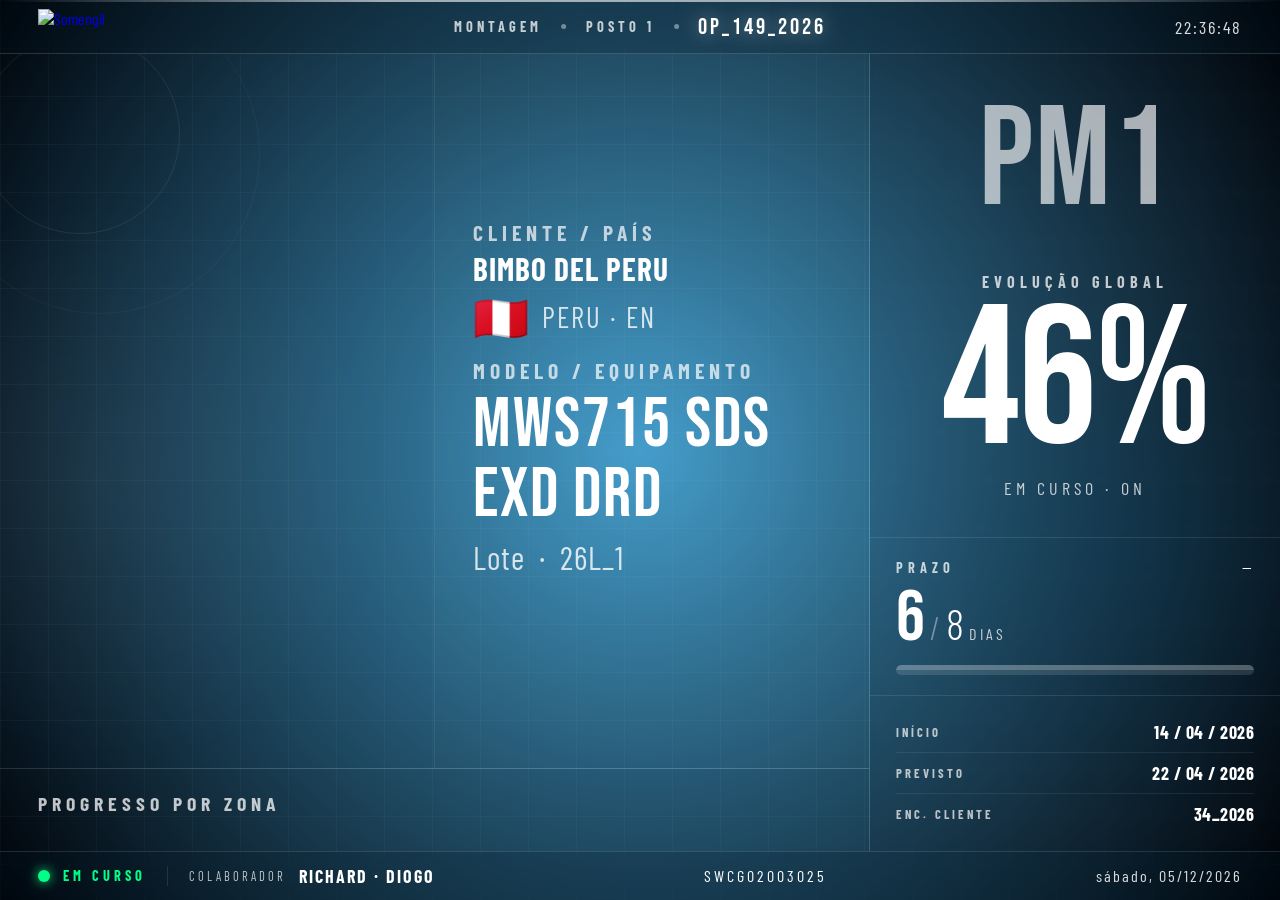
==== index.html @ 55d22772 "Initial commit" ====
<!DOCTYPE html>
<html lang="pt">
<head>
<meta charset="UTF-8">
<meta name="viewport" content="width=device-width, initial-scale=1.0">
<title>SOMENGIL · PM1</title>
<link href="https://fonts.googleapis.com/css2?family=Bebas+Neue&family=Barlow+Condensed:wght@300;400;600;700;900&display=swap" rel="stylesheet">
<style>
*, *::before, *::after { box-sizing: border-box; margin: 0; padding: 0; }

:root {
  --cyan:  #00d4ff;
  --green: #00ff87;
  --amber: #ffaa00;
  --red:   #ff3b3b;
  --bg:    #03060d;

  /* Alturas de referência — centralizam os números mágicos */
  --header-h: clamp(52px, 6vh, 70px);
  --footer-h: clamp(46px, 5.5vh, 60px);
  --side-pad: clamp(20px, 3vw, 48px);
}

html, body {
  width: 100%; height: 100%;
  background: radial-gradient(circle at center, rgba(81,184,234,1) 0%, rgba(0,0,0,1) 100%);
  background-attachment: fixed;
  color: #fff;
  font-family: 'Barlow Condensed', sans-serif;
  overflow-x: hidden;
  overflow-y: auto;
}

/* ══════════════════════════════════════
   LAYOUT
══════════════════════════════════════ */
.shell {
  display: grid;
  grid-template-rows: var(--header-h) 1fr var(--footer-h);
  height: 100vh;
  height: 100dvh; /* usa dvh quando disponível para evitar saltos em mobile */
  position: relative;
  min-height: 0;
}

/* ══════════════════════════════════════
   BACKGROUND TEXTURE
══════════════════════════════════════ */
.bg-grid {
  position: fixed;
  inset: 0;
  background-image:
    linear-gradient(rgba(255,255,255,0.04) 1px, transparent 1px),
    linear-gradient(90deg, rgba(255,255,255,0.04) 1px, transparent 1px);
  background-size: 48px 48px;
  pointer-events: none;
  z-index: 0;
}

.bg-glow-left {
  position: fixed;
  left: -200px; top: 20%;
  width: 600px; height: 600px;
  background: radial-gradient(circle, rgba(255,255,255,0.06) 0%, transparent 70%);
  pointer-events: none;
  z-index: 0;
}

.bg-glow-right {
  position: fixed;
  right: -100px; bottom: 10%;
  width: 500px; height: 500px;
  background: radial-gradient(circle, rgba(0,80,120,0.15) 0%, transparent 70%);
  pointer-events: none;
  z-index: 0;
}

/* ══════════════════════════════════════
   HEADER
══════════════════════════════════════ */
header {
  position: relative; z-index: 2;
  display: flex;
  align-items: center;
  justify-content: space-between;
  padding: 0 var(--side-pad);
  background: rgba(0,20,40,0.35);
  backdrop-filter: blur(12px);
  border-bottom: 1px solid rgba(255,255,255,0.15);
  min-height: 0;
}

.h-logo {
  display: flex; align-items: center; gap: 14px;
}
.h-logo img { height: clamp(26px, 4vh, 36px); width: auto; display: block; }

.h-brand {
  font-family: 'Bebas Neue', sans-serif;
  font-size: clamp(24px, 3vh, 36px);
  letter-spacing: 6px; color: #fff;
  text-shadow: 0 0 30px rgba(255,255,255,0.3);
}

.h-center {
  position: absolute; left: 50%; transform: translateX(-50%);
  display: flex; align-items: center; gap: clamp(10px, 1.5vw, 20px);
}

.h-badge {
  font-size: clamp(12px, 1.6vh, 16px); font-weight: 700; letter-spacing: 4px;
  text-transform: uppercase; color: rgba(255,255,255,0.75);
  white-space: nowrap;
}

.h-sep { width: 5px; height: 5px; border-radius: 50%; background: rgba(255,255,255,0.4); flex-shrink: 0; }

.h-op {
  font-family: 'Bebas Neue', sans-serif;
  font-size: clamp(18px, 2.6vh, 26px); letter-spacing: 3px; color: #fff;
  text-shadow: 0 0 20px rgba(255,255,255,0.5);
  white-space: nowrap;
}

.h-time {
  font-size: clamp(14px, 2vh, 20px); letter-spacing: 2px; color: rgba(255,255,255,0.85);
  white-space: nowrap;
}

/* ══════════════════════════════════════
   MAIN
══════════════════════════════════════ */
main {
  position: relative; z-index: 2;
  display: grid;
  grid-template-columns: 1fr clamp(340px, 32vw, 475px);
  gap: 0;
  overflow: hidden;
  min-height: 0;
  min-width: 0;
}

/* ══════════════════════════════════════
   LEFT PANEL
   Mudança principal: em vez de 1.2fr / 1px / 0.8fr (que pode esmagar zonas),
   as zonas recebem auto (pelo conteúdo) e o hero recebe 1fr (enche o resto).
   Assim, quando a altura encolhe, é o hero que encolhe primeiro — e nunca as zonas.
══════════════════════════════════════ */
.left {
  display: grid;
  grid-template-rows: minmax(0, 1fr) 1px auto;
  border-right: 1px solid rgba(255,255,255,0.12);
  min-height: 0;
  min-width: 0;
}

.divider-h { background: rgba(255,255,255,0.1); }

/* TOP LEFT — HERO */
.hero {
  display: grid;
  grid-template-columns: 1fr 1fr;
  overflow: hidden;
  min-height: 0;
}

.hero-evolucao {
  padding: clamp(16px, 3vh, 32px) clamp(20px, 3vw, 40px);
  display: flex;
  flex-direction: column;
  justify-content: center;
  border-right: 1px solid rgba(255,255,255,0.08);
  position: relative;
  overflow: visible;
  background: rgba(0,20,50,0.2);
  min-height: 0;
  min-width: 0;
}

.hero-evolucao::before {
  content: '';
  position: absolute;
  left: -20px; top: -20px;
  width: 200px; height: 200px;
  border-radius: 50%;
  border: 1px solid rgba(255,255,255,0.08);
}
.hero-evolucao::after {
  content: '';
  position: absolute;
  left: -60px; top: -60px;
  width: 320px; height: 320px;
  border-radius: 50%;
  border: 1px solid rgba(255,255,255,0.04);
}

.ev-label {
  font-size: 16px; font-weight: 700; letter-spacing: 5px;
  text-transform: uppercase; color: rgba(255,255,255,0.75);
  margin-bottom: 8px; position: relative; z-index: 1;
}

.ev-number {
  font-family: 'Bebas Neue', sans-serif;
  font-size: clamp(120px, 15vw, 200px);
  line-height: .85;
  letter-spacing: -2px;
  position: relative; z-index: 1;
}

.ev-sub {
  font-size: 18px; letter-spacing: 4px;
  color: rgba(255,255,255,0.75);
  text-transform: uppercase;
  margin-top: 12px; position: relative; z-index: 1;
}

/* HERO RIGHT — IDENTIDADE
   Fontes reduzidas e fluidas para poupar altura vertical.
*/
.hero-id {
  padding: clamp(16px, 3vh, 32px) clamp(20px, 3vw, 40px);
  display: flex; flex-direction: column; justify-content: center;
  gap: 0;
  background: rgba(0,10,30,0.15);
  min-height: 0;
  min-width: 0;
  overflow: hidden;
}

.id-modelo-label,
.id-cliente-label {
  font-size: clamp(18px, 2.4vh, 32px);
  font-weight: 700; letter-spacing: 5px;
  text-transform: uppercase; color: rgba(255,255,255,0.7);
  margin-bottom: clamp(4px, 0.8vh, 10px);
}

.id-modelo {
  font-family: 'Bebas Neue', sans-serif;
  font-size: clamp(42px, 5.5vw, 92px);
  letter-spacing: 2px; color: #fff;
  line-height: 1;
  margin-bottom: clamp(4px, 0.8vh, 8px);
}

.id-lote {
  font-size: clamp(22px, 3.6vh, 46px);
  color: rgba(255,255,255,0.8);
  letter-spacing: 1px;
  margin-bottom: clamp(14px, 3vh, 36px);
}

.id-cliente {
  font-size: clamp(21.42px, 2.45vw, 48.96px);
  font-weight: 700;
  text-transform: uppercase; letter-spacing: 1px;
  color: #fff; line-height: 1.1;
  margin-bottom: clamp(4px, 0.8vh, 10px);
}

.id-pais {
  display: flex; align-items: center; gap: clamp(8px, 1vw, 14px);
}
.id-flag {
  font-size: clamp(32px, 5vh, 64px);
  line-height: 1;
}
.id-pais-info {
  font-size: clamp(20px, 3.2vh, 44px);
  letter-spacing: 2px;
  color: rgba(255,255,255,0.8); text-transform: uppercase;
}

/* BOTTOM LEFT — ZONAS
   Paddings e fontes agora fluidos para garantir que cabem sempre.
*/
.zonas-panel {
  padding: clamp(14px, 2.4vh, 28px) clamp(20px, 3vw, 40px);
  display: flex; flex-direction: column; gap: 0;
  background: rgba(0,15,40,0.2);
  min-height: 0;
  min-width: 0;
}

.zonas-title {
  font-size: clamp(16px, 2.2vh, 22px);
  font-weight: 700; letter-spacing: 5px;
  text-transform: uppercase; color: rgba(255,255,255,0.75);
  margin-bottom: clamp(10px, 1.6vh, 16px);
}

.zonas-grid {
  display: grid;
  grid-template-columns: repeat(3, 1fr);
  gap: clamp(10px, 1.6vh, 16px) clamp(14px, 2vw, 24px);
  flex: 1;
  min-height: 0;
}

.zona-card {
  display: flex; flex-direction: column;
  gap: clamp(4px, 0.8vh, 8px);
  padding: clamp(10px, 1.6vh, 16px) clamp(12px, 1.4vw, 18px);
  border: 1px solid rgba(255,255,255,0.12);
  border-radius: 10px;
  background: rgba(255,255,255,0.07);
  backdrop-filter: blur(8px);
  position: relative;
  overflow: hidden;
  transition: border-color .3s, background .3s;
  min-width: 0;
}

.zona-card.done  { border-color: rgba(0,255,135,0.4);  background: rgba(0,255,135,0.08); }
.zona-card.going { border-color: rgba(255,255,255,0.25); background: rgba(255,255,255,0.1); }
.zona-card.empty { border-color: rgba(255,255,255,0.06); background: rgba(0,0,0,0.15); }

.zona-card-label {
  font-size: clamp(14px, 1.8vh, 22px);
  font-weight: 700; letter-spacing: 3px;
  text-transform: uppercase; color: rgba(255,255,255,0.75);
  white-space: nowrap;
  overflow: hidden;
  text-overflow: ellipsis;
}
.zona-card.done  .zona-card-label { color: #00ff87; }
.zona-card.going .zona-card-label { color: #fff; }
.zona-card.empty .zona-card-label { color: rgba(255,255,255,0.4); }

.zona-card-pct {
  font-family: 'Bebas Neue', sans-serif;
  font-size: clamp(38px, 6vh, 72px);
  line-height: 1; letter-spacing: 1px;
}

.zona-card-bar {
  height: clamp(6px, 1vh, 10px);
  background: rgba(255,255,255,0.12);
  border-radius: 5px; overflow: hidden;
}
.zona-card-fill { height: 100%; border-radius: 5px; }

/* ══════════════════════════════════════
   RIGHT PANEL
══════════════════════════════════════ */
.right {
  display: flex;
  flex-direction: column;
  overflow: hidden;
  background: rgba(0,10,30,0.25);
  backdrop-filter: blur(4px);
  min-height: 0;
  min-width: 0;
}

/* GLOBO / EVOLUÇÃO */
.globe-section {
  flex: 1;
  display: flex;
  align-items: center;
  justify-content: center;
  position: relative;
  border-bottom: 1px solid rgba(255,255,255,0.1);
  overflow: hidden;
  min-height: 0;
  padding: clamp(10px, 1.5vh, 20px) 0;
}

.globe-title {
  max-width: calc(100% - clamp(56px, 10vw, 100px));
  font-size: clamp(14px, 1.8vh, 20px);
  font-weight: 700;
  letter-spacing: 5px;
  text-transform: uppercase;
  color: rgba(255,255,255,0.75);
  text-align: center;
}

/*.globe-brand {
  max-width: 100%;
  font-family: 'Bebas Neue', sans-serif;
  font-size: clamp(48px, 9vw, 96px);
  line-height: 1;
  letter-spacing: 2px;
  color: rgba(255,255,255,0.75);
  text-align: center;
}*/

.globe-brand {
  max-width: 100%;
  font-family: 'Bebas Neue', sans-serif;
  font-size: clamp(52px, 11vw, 150px);
  line-height: 1;
  letter-spacing: 2px;
  color: rgba(255,255,255,0.65);
  text-align: center;
  margin-bottom: 30px;
}



  

.globe-rank {
  position: absolute;
  top: clamp(8px, 1.5vh, 16px);
  right: clamp(12px, 2vw, 24px);
  font-family: 'Bebas Neue', sans-serif;
  font-size: clamp(42px, 5.5vw, 92px);
  line-height: 1;
  color: rgba(255,255,255,0.8);
  pointer-events: none;
}

/* PRAZO */
.prazo-section {
  padding: clamp(14px, 2.2vh, 24px) clamp(18px, 2vw, 28px);
  border-bottom: 1px solid rgba(255,255,255,0.1);
}

.prazo-top {
  display: flex; justify-content: space-between; align-items: flex-end;
  margin-bottom: clamp(8px, 1.2vh, 12px);
  gap: 10px;
}

.prazo-label {
  font-size: clamp(13px, 1.6vh, 16px);
  font-weight: 700; letter-spacing: 5px;
  text-transform: uppercase; color: rgba(255,255,255,0.75);
}

.prazo-folga {
  font-size: clamp(14px, 1.8vh, 18px);
  letter-spacing: 2px;
  text-transform: uppercase;
  text-align: right;
}

.prazo-numbers {
  display: flex; align-items: baseline; gap: 6px;
  margin-bottom: clamp(10px, 1.4vh, 14px);
}
.prazo-used {
  font-family: 'Bebas Neue', sans-serif;
  font-size: clamp(52px, 8vh, 80px);
  line-height: .9; letter-spacing: -1px;
}
.prazo-div { font-size: clamp(24px, 3.6vh, 36px); color: rgba(255,255,255,0.4); font-weight: 300; }
.prazo-total { font-size: clamp(32px, 4.8vh, 48px); color: #fff; font-weight: 300; letter-spacing: -1px; }
.prazo-unit { font-size: clamp(14px, 1.8vh, 18px); letter-spacing: 3px; text-transform: uppercase; color: rgba(255,255,255,0.75); align-self: flex-end; padding-bottom: clamp(6px, 1vh, 10px); }

.prazo-track {
  height: clamp(8px, 1.2vh, 12px);
  background: rgba(255,255,255,0.12);
  border-radius: 6px; overflow: hidden;
}
.prazo-fill-bar {
  height: 100%;
  border-radius: 6px;
  position: relative;
  overflow: hidden;
}
.prazo-fill-bar::after {
  content: '';
  position: absolute;
  top: 0; left: 0; right: 0;
  height: 50%;
  background: rgba(255,255,255,0.2);
  border-radius: 6px 6px 0 0;
}

/* DETALHES */
.details-section {
  padding: clamp(12px, 1.8vh, 20px) clamp(18px, 2vw, 28px);
  display: flex; flex-direction: column; gap: 0;
}

.detail-row {
  display: flex; justify-content: space-between; align-items: center;
  padding: clamp(6px, 1vh, 9px) 0;
  border-bottom: 1px solid rgba(255,255,255,0.08);
}
.detail-row:last-child { border-bottom: none; }

.d-k {
  font-size: clamp(11px, 1.4vh, 14px);
  font-weight: 700; letter-spacing: 3px;
  text-transform: uppercase; color: rgba(255,255,255,0.7);
}
.d-v {
  font-size: clamp(16px, 2vh, 20px);
  font-weight: 700;
  color: #fff; letter-spacing: .5px;
}

/* ══════════════════════════════════════
   FOOTER
══════════════════════════════════════ */
footer {
  position: relative; z-index: 2;
  display: flex; align-items: center; justify-content: space-between;
  padding: 0 var(--side-pad);
  background: rgba(0,20,40,0.35);
  backdrop-filter: blur(12px);
  border-top: 1px solid rgba(255,255,255,0.12);
  min-height: 0;
  gap: 10px;
}

.f-left { display: flex; align-items: center; gap: clamp(8px, 1vw, 16px); min-width: 0; }
.f-dot  { width: 12px; height: 12px; border-radius: 50%; background: var(--green); box-shadow: 0 0 12px var(--green); flex-shrink: 0; }
.f-status { font-size: clamp(12px, 1.6vh, 16px); font-weight: 700; letter-spacing: 4px; text-transform: uppercase; color: var(--green); white-space: nowrap; }
.f-op-label { font-size: clamp(11px, 1.4vh, 14px); letter-spacing: 3px; text-transform: uppercase; color: rgba(255,255,255,0.75); white-space: nowrap; }
.f-op { font-size: clamp(16px, 2vh, 22px); font-weight: 700; letter-spacing: 2px; text-transform: uppercase; color: #fff; white-space: nowrap; }

.f-center { text-align: center; flex-shrink: 1; min-width: 0; }
.f-nserie { font-size: clamp(13px, 1.8vh, 18px); letter-spacing: 3px; color: #fff; text-transform: uppercase; white-space: nowrap; overflow: hidden; text-overflow: ellipsis; }

.f-right { text-align: right; flex-shrink: 0; }
.f-date  { font-size: clamp(13px, 1.8vh, 18px); letter-spacing: 2px; color: rgba(255,255,255,0.85); white-space: nowrap; }

/* ══════════════════════════════════════
   TOP ACCENT
══════════════════════════════════════ */
.top-accent {
  position: fixed; top: 0; left: 0; right: 0; height: 2px; z-index: 100;
  background: linear-gradient(90deg, transparent, rgba(255,255,255,0.6) 30%, rgba(255,255,255,0.6) 70%, transparent);
}

/* ══════════════════════════════════════
   MEDIA QUERIES — ajuste em ecrãs baixos
   Quando a altura da viewport é pequena (típico em 13" touchscreen
   industrial), encolhemos ainda mais o hero-id e damos prioridade às zonas.
══════════════════════════════════════ */
@media (max-height: 820px) {
  .hero-id { padding-top: 14px; padding-bottom: 14px; }
  .id-lote { margin-bottom: 14px; }
  .id-cliente-label { margin-top: 0 !important; }
}

@media (max-height: 720px) {
  /* Em ecrãs muito baixos, esconde decorações laterais do globo para poupar GPU */
  .hero-evolucao::before,
  .hero-evolucao::after { display: none; }

  /* Labels de ID mais compactas */
  .id-modelo-label,
  .id-cliente-label { letter-spacing: 3px; }

  /* Centraliza o hero-id verticalmente para aproveitar espaço */
  .hero-id { gap: 0; }
}

@media (max-height: 620px) {
  /* Em alturas críticas, o hero-id passa de 2 blocos (modelo + cliente)
     para layout mais apertado e o globo fica um pouco mais pequeno. */
  .id-lote { margin-bottom: 8px; }
  .zonas-grid { gap: 8px 12px; }
  .zona-card { padding: 8px 12px; }
  .zona-card-pct { font-size: clamp(32px, 5vh, 48px); }
}

/* Ecrãs estreitos — empilha painéis (útil se a unidade rodar em portrait) */
@media (max-width: 900px) {
  html, body {
    min-width: 0;
  }

  .shell {
    width: 100%;
    max-width: 100%;
    height: auto;
    min-height: 100vh;
    overflow-x: hidden;
  }

  main {
    width: 100%;
    max-width: 100%;
    grid-template-columns: 1fr;
    grid-template-rows: 1fr auto;
  }

  .left,
  .right,
  .zonas-panel,
  .prazo-section,
  .details-section,
  .hero,
  .hero-evolucao,
  .hero-id {
    width: 100%;
    max-width: 100%;
  }

  .hero {
    grid-template-columns: 1fr;
  }

  .hero-evolucao,
  .hero-id,
  .zonas-panel,
  .prazo-section,
  .details-section {
    padding-left: clamp(12px, 3vw, 20px);
    padding-right: clamp(12px, 3vw, 20px);
  }

  .hero-evolucao {
    padding-top: clamp(14px, 2.5vh, 22px);
    padding-bottom: clamp(14px, 2.5vh, 22px);
  }

  .hero-id {
    padding-top: clamp(14px, 2.5vh, 22px);
    padding-bottom: clamp(14px, 2.5vh, 22px);
  }

  .prazo-numbers {
    flex-wrap: wrap;
    gap: 0.5rem;
  }

  .prazo-used {
    font-size: clamp(40px, 10vw, 60px);
  }

  .prazo-div,
  .prazo-total {
    font-size: clamp(22px, 6vw, 34px);
  }

  .prazo-unit {
    font-size: clamp(12px, 3.5vw, 16px);
  }

  .zona-card {
    padding: clamp(8px, 1.2vh, 12px);
  }

  .zonas-grid {
    width: 100%;
    max-width: 100%;
    grid-template-columns: repeat(2, minmax(0, 1fr));
    gap: clamp(8px, 1.2vh, 12px) clamp(10px, 2vw, 14px);
    grid-auto-rows: minmax(0, auto);
  }

  .zona-card {
    width: 100%;
    min-width: 0;
  }

  .id-modelo {
    font-size: clamp(28px, 8vw, 46px);
  }

  .globe-rank {
    font-size: clamp(28px, 8vw, 46px);
  }

  .id-cliente {
    font-size: clamp(18px, 5vw, 36px);
  }

  .id-pais-info {
    font-size: clamp(16px, 4vw, 30px);
  }

  .detail-row {
    flex-wrap: wrap;
    gap: 0.5rem;
  }

  .d-v {
    font-size: clamp(14px, 3.5vw, 18px);
  }

  .left { border-right: none; border-bottom: 1px solid rgba(255,255,255,0.12); }
  .h-center { display: none; } /* demasiado apertado */
}
</style>
</head>
<body>

<div class="top-accent"></div>
<div class="bg-grid"></div>
<div class="bg-glow-left"></div>
<div class="bg-glow-right"></div>

<div class="shell">

  <!-- HEADER -->
  <header>
    <!--<div class="h-logo">
      <img src="https://res.cloudinary.com/djxxk3ipz/image/upload/v1776687956/somengil_logo_white_wzwrm0.png" alt="Somengil">
    </div>-->

    <a href="https://fragosoq.github.io/testes/PS1.html" style="text-decoration: none;">
  <div class="h-logo">
    <img src="https://res.cloudinary.com/djxxk3ipz/image/upload/v1776687956/somengil_logo_white_wzwrm0.png" alt="Somengil">
  </div>
</a>

    <div class="h-center">
      <span class="h-badge">Montagem</span>
      <div class="h-sep"></div>
      <span class="h-badge">Posto 1</span>
      <div class="h-sep"></div>
      <span class="h-op">OP_149_2026</span>
    </div>

    <span class="h-time" id="htime">—</span>
  </header>

  <!-- MAIN -->
  <main>

    <!-- LEFT -->
    <div class="left">

      <!-- HERO -->
      <div class="hero">
        <div class="hero-evolucao" style="align-items:center;justify-content:center;padding:0;overflow:visible;position:relative;" id="globeContainer">
          <!-- Three.js globe renders here -->
        </div>

        <div class="hero-id">
          <div class="id-modelo-label">Cliente / País</div>
          <div class="id-cliente">Bimbo del Peru</div>
          <div class="id-pais">
            <span class="id-flag">🇵🇪</span>
            <span class="id-pais-info">Peru · EN</span>
          </div>

          <div class="id-cliente-label" style="margin-top:clamp(10px,2vh,20px);">Modelo / Equipamento</div>
          <div class="id-modelo">MWS715 SDS EXD DRD</div>
          <div class="id-lote">Lote &nbsp;·&nbsp; 26L_1</div>
        </div>
      </div>

      <div class="divider-h"></div>

      <!-- ZONAS -->
      <div class="zonas-panel">
        <div class="zonas-title">Progresso por Zona</div>
        <div class="zonas-grid" id="zonasGrid"></div>
      </div>

    </div>

    <!-- RIGHT -->
    <div class="right">

      <!-- EVOLUÇÃO -->
      <div class="globe-section" style="flex-direction:column;gap:clamp(6px,1vh,10px);">
        <div class="globe-brand">PM1</div>
        <div class="globe-title">Evolução Global</div>
        <div class="globe-rank"></div>
        <div id="evNum" style="font-family:'Bebas Neue',sans-serif;font-size:clamp(140px,22vh,340px);line-height:.85;letter-spacing:-2px;">46%</div>
        <div id="statusLabel" style="font-size:clamp(15px,2vh,22px);letter-spacing:4px;color:rgba(255,255,255,0.75);text-transform:uppercase;">Em Curso · ON</div>
      </div>

      <!-- PRAZO -->
      <div class="prazo-section">
        <div class="prazo-top">
          <span class="prazo-label">Prazo</span>
          <span class="prazo-folga" id="folgaSpan">—</span>
        </div>
        <div class="prazo-numbers">
          <div class="prazo-used" id="prazoUsed">6</div>
          <div class="prazo-div">/</div>
          <div class="prazo-total">8</div>
          <div class="prazo-unit">dias</div>
        </div>
        <div class="prazo-track">
          <div class="prazo-fill-bar" id="prazoBar"></div>
        </div>
      </div>

      <!-- DETALHES -->
      <div class="details-section">
        <div class="detail-row">
          <span class="d-k">Início</span>
          <span class="d-v">14 / 04 / 2026</span>
        </div>
        <div class="detail-row">
          <span class="d-k">Previsto</span>
          <span class="d-v">22 / 04 / 2026</span>
        </div>

        <div class="detail-row">
          <span class="d-k">Enc. Cliente</span>
          <span class="d-v">34_2026</span>
        </div>
      </div>

    </div>

  </main>

  <!-- FOOTER -->
  <footer>
    <div class="f-left">
      <div class="f-dot"></div>
      <span class="f-status">Em Curso</span>
      <span style="width:1px;height:20px;background:rgba(255,255,255,0.1);margin:0 8px;flex-shrink:0;"></span>
      <span class="f-op-label">Colaborador</span>
      <span class="f-op">Richard · Diogo</span>
    </div>
    <div class="f-center">
      <div class="f-nserie">SWCG02003025</div>
    </div>
    <div class="f-right">
      <div class="f-date" id="fdate">—</div>
    </div>
  </footer>

</div>

<script src="https://cdnjs.cloudflare.com/ajax/libs/three.js/r128/three.min.js"></script>
<script src="./sheet-utils.js"></script>
<script>
/* ── CORES ── */
const ec = v => v >= 75 ? '#00ff87' : v >= 40 ? '#00d4ff' : '#ffaa00';
const bc = v => v === 100 ? '#00ff87' : v > 0 ? '#00d4ff' : null;

/* ── CONFIGURAÇÃO DE SHEET ── */
const SHEET_POLL_INTERVAL = 20000;
const SHEET_CONFIG = { id: '1GQUB52a2gKR429bjqJrNkbP5rjR7Z_4v85z9M7_Cr8Y', tab: 'PM1' };

const FALLBACK_EV = 46;
const evEl = document.getElementById('evNum');
const clientEl = document.querySelector('.id-cliente');
const CLIENT_FALLBACK = clientEl ? clientEl.textContent.trim() : 'Bimbo del Peru';
const modelEl = document.querySelector('.id-modelo');
const MODEL_FALLBACK = modelEl ? modelEl.textContent.trim() : 'MWS715 SDS EXD DRD';
const loteEl = document.querySelector('.id-lote');
const LOTE_FALLBACK = loteEl ? loteEl.textContent.trim() : 'Lote · 26L_1';
const paisInfoEl = document.querySelector('.id-pais-info');
const PAIS_INFO_FALLBACK = paisInfoEl ? paisInfoEl.textContent.trim() : 'Peru · EN';
const flagEl = document.querySelector('.id-flag');
const operadorEl = document.querySelector('.f-op');
const OPERADOR_FALLBACK = operadorEl ? operadorEl.textContent.trim() : 'Richard · Diogo';
const nserieEl = document.querySelector('.f-nserie');
const NSERIE_FALLBACK = nserieEl ? nserieEl.textContent.trim() : 'SWCG02003025';
const dataInicioEl = document.querySelectorAll('.d-v')[0];
const DATA_INICIO_FALLBACK = dataInicioEl ? dataInicioEl.textContent.trim() : '14 / 04 / 2026';
const dataPrevistaEl = document.querySelectorAll('.d-v')[1];
const DATA_PREVISTA_FALLBACK = dataPrevistaEl ? dataPrevistaEl.textContent.trim() : '22 / 04 / 2026';
const encCliEl = document.querySelectorAll('.d-v')[2];
const ENC_CLI_FALLBACK = encCliEl ? encCliEl.textContent.trim() : '34_2026';
const ordProdEl = document.querySelector('.h-op');
const ORD_PROD_FALLBACK = ordProdEl ? ordProdEl.textContent.trim() : 'OP_149_2026';
const folgaEl = document.getElementById('folgaSpan');
const prazoUsedEl = document.getElementById('prazoUsed');
const prazoBarEl = document.getElementById('prazoBar');
const prazoTotalEl = document.querySelector('.prazo-total');
const statusEl = document.getElementById('statusLabel');
const zg = document.getElementById('zonasGrid');

const ZONA_CONFIGS = [
  { nome: 'Cuba', header: 'CUBA', column: 'AA' },
  { nome: 'Estrutura', header: 'ESTRUTURA', column: 'AB' },
  { nome: 'Interior', header: 'INTERIOR', column: 'AC' },
  { nome: 'Envolventes', header: 'ENVOLVENTES', column: 'AD' },
  { nome: 'Área Técnica', header: 'ÁREA TÉCNICA', column: 'AE' },
  { nome: 'Testes', header: 'TESTES', column: 'AF' },
];

function updateEvolucao(value) {
  const pct = Number.isFinite(value) ? value : FALLBACK_EV;
  evEl.textContent = `${pct}%`;
  evEl.style.color = ec(pct);
  evEl.style.textShadow = `0 0 60px ${ec(pct)}40`;
}

function getFieldValue(rowData, header, column, fallback = null) {
  const value = rowData ? getSheetRowValue(rowData, header, column) : null;
  if (value == null || (typeof value === 'string' && value.trim() === '')) {
    return fallback;
  }
  return value;
}

function renderText(el, value, fallback = '') {
  if (!el) return;
  el.textContent = value != null ? String(value) : fallback;
}

function renderLote(value) {
  if (!loteEl) return;
  loteEl.innerHTML = `Lote &nbsp;·&nbsp; ${String(value != null ? value : LOTE_FALLBACK)}`;
}

function renderZones(rowData) {
  const zonas = ZONA_CONFIGS.map(config => {
    const raw = getFieldValue(rowData, config.header, config.column, 0);
    return { nome: config.nome, pct: parseSheetPercentage(raw) || 0 };
  });

  zg.innerHTML = '';
  zonas.forEach(z => {
    const cls = z.pct === 100 ? 'done' : z.pct > 0 ? 'going' : 'empty';
    const col = bc(z.pct);
    const card = document.createElement('div');
    card.className = `zona-card ${cls}`;
    card.innerHTML = `
      <div class="zona-card-label">${z.nome}</div>
      <div class="zona-card-pct" style="color:${col || 'rgba(255,255,255,0.15)'}">${z.pct}%</div>
      <div class="zona-card-bar">
        <div class="zona-card-fill" style="width:${z.pct}%;background:${col || 'rgba(255,255,255,0.07)'}"></div>
      </div>`;
    zg.appendChild(card);
  });
}

function updateDeadline(startValue, dueValue) {
  if (startValue == null || dueValue == null) {
    return;
  }

  const today = new Date();
  today.setHours(0, 0, 0, 0);

  const total = getWorkDaysCount(startValue, dueValue, true);
  const used = getWorkDaysCount(startValue, today, true);
  const remaining = getWorkDaysCount(today, dueValue, false);

  if (total == null || used == null || remaining == null) {
    return;
  }

  const ratio = total > 0 ? Math.min(1, used / total) : 0;
  const pc = ratio >= .9 ? '#ff3b3b' : ratio >= .7 ? '#ffaa00' : '#00ff87';

  if (prazoUsedEl) {
    prazoUsedEl.textContent = used;
    prazoUsedEl.style.color = pc;
    prazoUsedEl.style.textShadow = `0 0 40px ${pc}50`;
  }
  if (prazoBarEl) {
    prazoBarEl.style.width = `${ratio * 100}%`;
    prazoBarEl.style.background = pc;
  }
  if (folgaEl) {
    folgaEl.textContent = `${remaining} dias restantes`;
    folgaEl.style.color = remaining <= 1 ? '#ff3b3b' : remaining <= 3 ? '#ffaa00' : '#00ff87';
  }
  if (prazoTotalEl) {
    prazoTotalEl.textContent = total;
  }
}

function updateStatus(rowData) {
  const statusValue = getFieldValue(rowData, null, 'A', null);
  if (!statusEl) return;
  const statusText = statusValue && String(statusValue).trim().length > 0 ? 'Em Curso · ON' : 'standby';
  statusEl.textContent = statusText.toUpperCase();
}

function renderSheetData(sheetRow) {
  if (!sheetRow) return;

  const evRaw = getFieldValue(sheetRow, 'EVOLUÇÃO', 'Y', FALLBACK_EV);
  updateEvolucao(parseSheetPercentage(evRaw));

  renderText(clientEl, getFieldValue(sheetRow, 'CLIENTE', 'K', CLIENT_FALLBACK), CLIENT_FALLBACK);
  renderText(modelEl, getFieldValue(sheetRow, 'MODELO', 'N', MODEL_FALLBACK), MODEL_FALLBACK);
  renderLote(getFieldValue(sheetRow, 'LOTE', 'AK', LOTE_FALLBACK));

  const pais = getFieldValue(sheetRow, 'PAÍS', 'L', 'Portugal');
  const idioma = getFieldValue(sheetRow, 'IDIOMA', 'M', 'EN');
  renderText(paisInfoEl, `${pais} · ${idioma}`, PAIS_INFO_FALLBACK);
  if (flagEl) {
    flagEl.textContent = getCountryFlag(pais);
  }
  console.log('País do sheet:', pais);
  if (typeof updateGlobeDestination === 'function') {
    updateGlobeDestination(pais);
  }

  renderText(operadorEl, getFieldValue(sheetRow, 'OPERADOR', 'AH', OPERADOR_FALLBACK), OPERADOR_FALLBACK);
  renderText(nserieEl, getFieldValue(sheetRow, 'N. SÉRIE', 'X', NSERIE_FALLBACK), NSERIE_FALLBACK);

  renderText(dataInicioEl, formatSheetDate(getFieldValue(sheetRow, 'DATA INICIO PRODUÇÃO', 'E', DATA_INICIO_FALLBACK)), DATA_INICIO_FALLBACK);
  renderText(dataPrevistaEl, formatSheetDate(getFieldValue(sheetRow, 'DATA PRETENDIDA', 'G', DATA_PREVISTA_FALLBACK)), DATA_PREVISTA_FALLBACK);

  renderText(encCliEl, getFieldValue(sheetRow, 'ENC. CLI.', 'J', ENC_CLI_FALLBACK), ENC_CLI_FALLBACK);
  renderText(ordProdEl, getFieldValue(sheetRow, 'ORD. PROD.', 'I', ORD_PROD_FALLBACK), ORD_PROD_FALLBACK);

  updateDeadline(getFieldValue(sheetRow, 'DATA INICIO PRODUÇÃO', 'E', null), getFieldValue(sheetRow, 'DATA PRETENDIDA', 'G', null));
  updateStatus(sheetRow);
  renderZones(sheetRow);
}

function initializeSheetWatcher() {
  const stop = watchSheetRow(SHEET_CONFIG, renderSheetData, SHEET_POLL_INTERVAL);
  window.addEventListener('beforeunload', stop);
}

initializeSheetWatcher();

// Carregar dados iniciais do sheet para atualizar o globo imediatamente
loadSheetDataCached().then(cached => renderSheetData(cached)).catch(err => console.warn('Initial sheet load failed:', err));

/* ── DATE / TIME ── */
function updateTime() {
  const now = new Date();
  document.getElementById('htime').textContent =
    now.toLocaleTimeString('pt-PT', { hour: '2-digit', minute: '2-digit', second: '2-digit' });
  document.getElementById('fdate').textContent =
    now.toLocaleDateString('pt-PT', { weekday: 'short', day: '2-digit', month: 'short', year: 'numeric' });
}
updateTime(); setInterval(updateTime, 1000);

/* ── THREE.JS GLOBE ── */
(function() {
  const container = document.getElementById('globeContainer');
  const W = container.offsetWidth;
  const H = container.offsetHeight;

  const scene    = new THREE.Scene();
  const camera   = new THREE.PerspectiveCamera(45, W / H, 0.1, 2000);
  camera.position.set(0, 30, 380);
  camera.lookAt(0, 0, 0);

  const renderer = new THREE.WebGLRenderer({ antialias: true, alpha: true });
  renderer.setSize(W, H);
  renderer.setPixelRatio(Math.min(window.devicePixelRatio, 1.5));
  renderer.setClearColor(0x000000, 0);
  container.appendChild(renderer.domElement);

  const RADIUS = 140 * 0.96;
  const globeGroup = new THREE.Group();
  scene.add(globeGroup);

  // ── SHADERS ──
  const globeVS = `
    varying vec3 vNormal;
    varying vec2 vUv;
    void main() {
      gl_Position = projectionMatrix * modelViewMatrix * vec4(position,1.0);
      vNormal = normalize(normalMatrix * normal);
      vUv = uv;
    }`;
  const globeFS = `
    uniform sampler2D globeTexture;
    varying vec3 vNormal;
    varying vec2 vUv;
    void main() {
      vec3 diffuse = texture2D(globeTexture, vUv).xyz * 0.8;
      float intensity = 1.05 - dot(vNormal, vec3(0.0,0.0,1.0));
      vec3 atmosphere = vec3(1.0,1.0,1.0) * pow(intensity, 3.0) * 0.4;
      gl_FragColor = vec4(diffuse + atmosphere, 1.04);
    }`;

  const atmVS = `
    varying vec3 vNormal;
    void main() {
      vNormal = normalize(normalMatrix * normal);
      gl_Position = projectionMatrix * modelViewMatrix * vec4(position,1.0);
    }`;
  const atmFS = `
    varying vec3 vNormal;
    void main() {
      float intensity = pow(0.7 - dot(vNormal, vec3(0.0,0.0,1.0)), 4.0);
      gl_FragColor = vec4(1.0,1.0,1.0,1.0) * intensity;
    }`;

  // ── GLOBE SPHERE with texture ──
  const loader   = new THREE.TextureLoader();
  const EARTH_TX = 'https://res.cloudinary.com/djxxk3ipz/image/upload/v1776693284/WhatsApp_Image_2025-11-16_at_11.26.19_ssekf5.jpg';

  const globeGeo = new THREE.SphereGeometry(RADIUS, 64, 64);
  const globeMat = new THREE.ShaderMaterial({
    uniforms: { globeTexture: { value: null } },
    vertexShader: globeVS,
    fragmentShader: globeFS,
    blending: THREE.AdditiveBlending,
    transparent: true,
  });

  loader.load(EARTH_TX, (tex) => {
    tex.minFilter = THREE.LinearFilter;
    tex.magFilter = THREE.LinearFilter;
    globeMat.uniforms.globeTexture.value = tex;
    globeMat.needsUpdate = true;
  }, undefined, () => {
    globeMat.fragmentShader = `
      varying vec3 vNormal;
      void main() {
        float i = 1.05 - dot(vNormal, vec3(0,0,1));
        vec3 atm = vec3(0.05,0.2,0.5) * pow(i,2.5);
        gl_FragColor = vec4(vec3(0.02,0.06,0.14) + atm, 0.95);
      }`;
    globeMat.needsUpdate = true;
  });

  const globeMesh = new THREE.Mesh(globeGeo, globeMat);
  globeGroup.add(globeMesh);

  // ── ATMOSPHERE ──
  const atmMesh = new THREE.Mesh(
    new THREE.SphereGeometry(RADIUS, 64, 64),
    new THREE.ShaderMaterial({
      vertexShader: atmVS,
      fragmentShader: atmFS,
      blending: THREE.AdditiveBlending,
      side: THREE.BackSide,
      transparent: true,
    })
  );
  atmMesh.scale.set(1.2, 1.2, 1.2);
  globeGroup.add(atmMesh);

  // ── DISC TEXTURE ──
  function makeDiscTexture() {
    const c = document.createElement('canvas');
    c.width = c.height = 64;
    const ctx = c.getContext('2d');
    const g = ctx.createRadialGradient(32,32,0,32,32,32);
    g.addColorStop(0,   'rgba(255,255,255,1)');
    g.addColorStop(0.4, 'rgba(255,255,255,0.9)');
    g.addColorStop(1,   'rgba(255,255,255,0)');
    ctx.fillStyle = g;
    ctx.beginPath(); ctx.arc(32,32,32,0,Math.PI*2); ctx.fill();
    const t = new THREE.CanvasTexture(c);
    return t;
  }

  // ── DOTS grid ──
  function toXYZ(lat, lon, r) {
    const phi   = (90 - lat)  * Math.PI / 180;
    const theta = (180 - lon) * Math.PI / 180;
    return new THREE.Vector3(
      -r * Math.sin(phi) * Math.cos(theta),
      -r * Math.cos(phi),
      -r * Math.sin(phi) * Math.sin(theta)
    );
  }

  function coordToPos(lat, lon, r) {
    const phi   = (90 - lat)  * Math.PI / 180;
    const theta = (180 - lon) * Math.PI / 180;
    return new THREE.Vector3(
      -r * Math.sin(phi) * Math.cos(theta),
       r * Math.cos(phi),
      -r * Math.sin(phi) * Math.sin(theta)
    );
  }

  const dotR   = RADIUS + RADIUS * 0.025;
  const posArr = [];
  for (let lat = -80; lat <= 80; lat += 5) {
    const cols = Math.round(Math.cos(lat * Math.PI / 180) * 36);
    for (let i = 0; i < cols; i++) {
      const lon = (i / cols) * 360 - 180;
      const p   = toXYZ(lat, lon, dotR);
      posArr.push(p.x, p.y, p.z);
    }
  }
  const dotGeo = new THREE.BufferGeometry();
  dotGeo.setAttribute('position', new THREE.Float32BufferAttribute(posArr, 3));
  const dotMat = new THREE.PointsMaterial({
    color: 0x05d5fa,
    size: 2.2,
    map: makeDiscTexture(),
    transparent: true,
    opacity: 0.8,
    alphaTest: 0.05,
    blending: THREE.AdditiveBlending,
    depthWrite: false,
  });
  globeGroup.add(new THREE.Points(dotGeo, dotMat));

  // ── MARKERS ──
  function addMarker(lat, lon, color) {
    const pos  = coordToPos(lat, lon, RADIUS + 3);
    const group = new THREE.Group();
    group.position.copy(pos);

    const mesh = new THREE.Mesh(
      new THREE.SphereGeometry(3.5, 12, 12),
      new THREE.MeshBasicMaterial({ color, transparent: true, opacity: 0.95 })
    );
    group.add(mesh);

    const ring = new THREE.Mesh(
      new THREE.RingGeometry(5, 7.5, 24),
      new THREE.MeshBasicMaterial({ color, transparent: true, opacity: 0.5, side: THREE.DoubleSide })
    );
    ring.lookAt(new THREE.Vector3(0,0,0));
    group.add(ring);

    globeGroup.add(group);
    return group;
  }

  // Marcadores iniciais (Portugal como origem)
  let ptRing = addMarker(38.7, -9.1, 0xffffff);
  let destRing = null;
  let arc = null;

  // ── ARC ──
  function makeArc(latA, lonA, latB, lonB) {
    const start = coordToPos(latA, lonA, RADIUS + 3);
    const end   = coordToPos(latB, lonB, RADIUS + 3);
    const mid   = start.clone().add(end).multiplyScalar(0.5).normalize().multiplyScalar(RADIUS + 80);
    const curve = new THREE.QuadraticBezierCurve3(start, mid, end);
    const pts   = curve.getPoints(100);
    const geo   = new THREE.BufferGeometry().setFromPoints(pts);
    const mat   = new THREE.LineBasicMaterial({ color: 0x00aaff, transparent: true, opacity: 0.7 });
    return { line: new THREE.Line(geo, mat), pts };
  }

  // ── TRAVEL DOT ──
  const travDot = new THREE.Mesh(
    new THREE.SphereGeometry(2.8, 8, 8),
    new THREE.MeshBasicMaterial({ color: 0x00aaff })
  );
  // Posição inicial em Portugal
  travDot.position.copy(coordToPos(38.7, -9.1, RADIUS + 3));
  globeGroup.add(travDot);

  const travGlow = new THREE.Mesh(
    new THREE.SphereGeometry(5.5, 8, 8),
    new THREE.MeshBasicMaterial({ color: 0x0066ff, transparent: true, opacity: 0.25, blending: THREE.AdditiveBlending, depthWrite: false })
  );
  travDot.add(travGlow);

  const travGlow2 = new THREE.Mesh(
    new THREE.SphereGeometry(9, 8, 8),
    new THREE.MeshBasicMaterial({ color: 0x0044cc, transparent: true, opacity: 0.1, blending: THREE.AdditiveBlending, depthWrite: false })
  );
  travDot.add(travGlow2);

  // Função para atualizar marcadores e arco baseado no país de destino
  function updateGlobeDestination(countryName) {
    console.log('Atualizando destino do globo para:', countryName);
    const destCoords = getCountryCoordinates(countryName);
    console.log('Coordenadas do destino:', destCoords);

    // Remover marcador e arco antigos, se existirem
    if (destRing) {
      globeGroup.remove(destRing);
      destRing = null;
    }
    if (arc && arc.line) {
      globeGroup.remove(arc.line);
      arc = null;
    }

    // Criar novo marcador de destino
    destRing = addMarker(destCoords.lat, destCoords.lon, 0x00ff87);

    // Criar novo arco
    arc = makeArc(38.7, -9.1, destCoords.lat, destCoords.lon);
    globeGroup.add(arc.line);
  }
  window.updateGlobeDestination = updateGlobeDestination;

  // O destino do globo será atualizado a partir de renderSheetData()

  globeGroup.rotation.y = THREE.MathUtils.degToRad(-(180 - 9.1));
  globeGroup.rotation.x = THREE.MathUtils.degToRad(20);

  let isRotating    = false;
  let rotStart      = 0;
  let rotStartAngle = 0;
  const ROT_DUR     = 8000;

  setInterval(() => {
    if (isRotating) return;
    isRotating    = true;
    rotStart      = Date.now();
    rotStartAngle = globeGroup.rotation.y;
  }, 5 * 60 * 1000);

  let t = 0;
  function animate() {
    requestAnimationFrame(animate);
    t += 0.008;

    if (arc && arc.pts && arc.pts.length > 0) {
      const arcT  = (t * 0.25) % 1;
      const arcPt = arc.pts[Math.floor(arcT * (arc.pts.length - 1))];
      if (arcPt) travDot.position.copy(arcPt);
    }

    const p = 0.88 + 0.18 * Math.sin(t * 3);
    ptRing.scale.set(p, p, 1);
    if (destRing) {
      destRing.scale.set(p, p, 1);
    }

    if (!isRotating) globeGroup.rotation.y -= 0.0015;

    if (isRotating) {
      const elapsed  = Date.now() - rotStart;
      const progress = Math.min(elapsed / ROT_DUR, 1);
      const ease     = progress < 0.5 ? 2*progress*progress : -1+(4-2*progress)*progress;
      globeGroup.rotation.y = rotStartAngle + ease * Math.PI * 2;
      if (progress >= 1) { globeGroup.rotation.y = rotStartAngle; isRotating = false; }
    }

    renderer.render(scene, camera);
  }
  animate();

  // Resize com ResizeObserver — mais robusto do que window.resize
  // (dispara também quando o layout do grid muda, não só quando a janela muda)
  const ro = new ResizeObserver(() => {
    const W2 = container.offsetWidth, H2 = container.offsetHeight;
    if (W2 === 0 || H2 === 0) return;
    camera.aspect = W2 / H2;
    camera.updateProjectionMatrix();
    renderer.setSize(W2, H2);
  });
  ro.observe(container);
})();
</script>
</body>
</html>
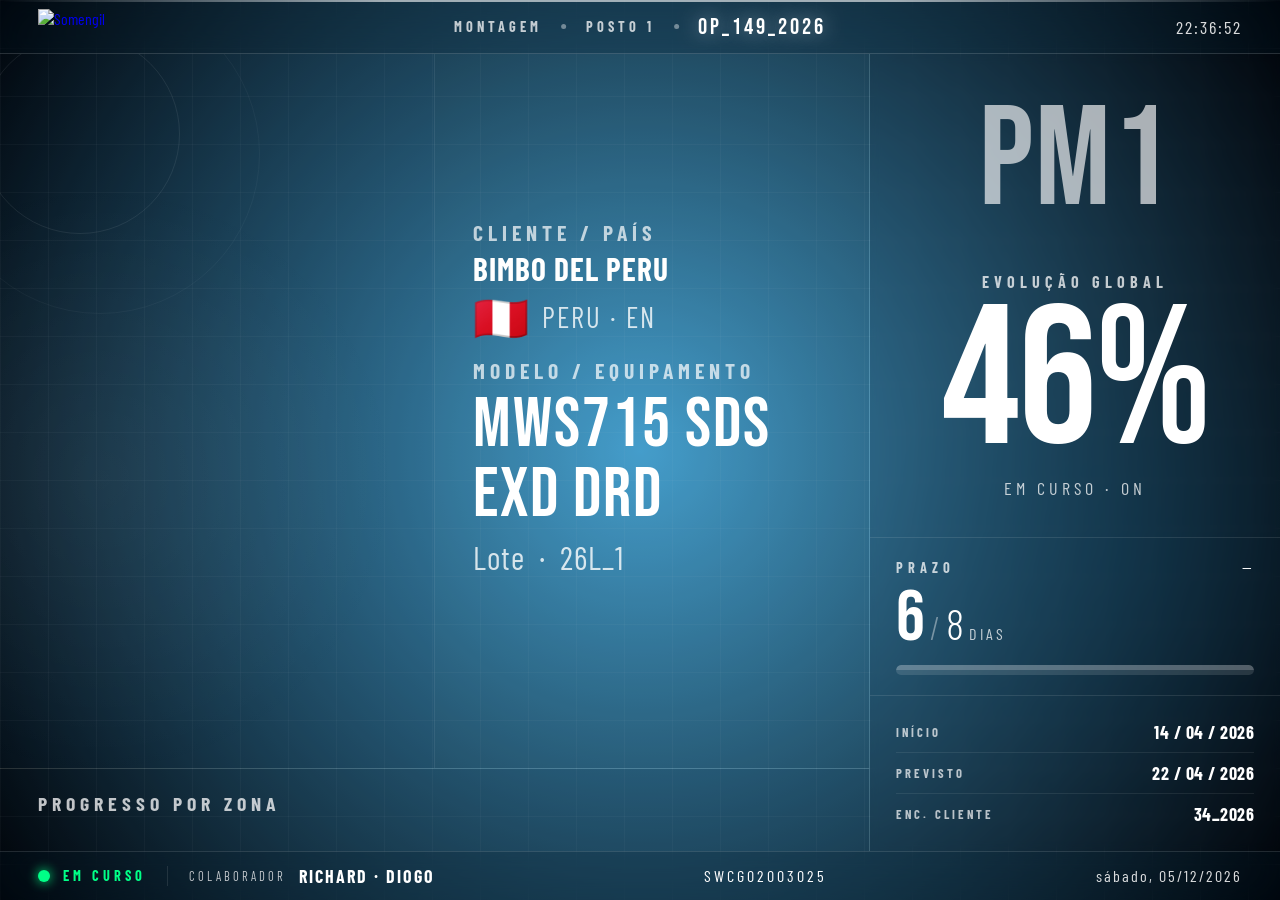
==== commit f5a4261b: "Estrutura 1-5 (testes, PM2, PM3, PM4, PM5) com estilo partilhado shared/assembly.css Co-Authored-By:" ====
--- a/index.html
+++ b/index.html
@@ -5,683 +5,7 @@
 <meta name="viewport" content="width=device-width, initial-scale=1.0">
 <title>SOMENGIL · PM1</title>
 <link href="https://fonts.googleapis.com/css2?family=Bebas+Neue&family=Barlow+Condensed:wght@300;400;600;700;900&display=swap" rel="stylesheet">
-<style>
-*, *::before, *::after { box-sizing: border-box; margin: 0; padding: 0; }
-
-:root {
-  --cyan:  #00d4ff;
-  --green: #00ff87;
-  --amber: #ffaa00;
-  --red:   #ff3b3b;
-  --bg:    #03060d;
-
-  /* Alturas de referência — centralizam os números mágicos */
-  --header-h: clamp(52px, 6vh, 70px);
-  --footer-h: clamp(46px, 5.5vh, 60px);
-  --side-pad: clamp(20px, 3vw, 48px);
-}
-
-html, body {
-  width: 100%; height: 100%;
-  background: radial-gradient(circle at center, rgba(81,184,234,1) 0%, rgba(0,0,0,1) 100%);
-  background-attachment: fixed;
-  color: #fff;
-  font-family: 'Barlow Condensed', sans-serif;
-  overflow-x: hidden;
-  overflow-y: auto;
-}
-
-/* ══════════════════════════════════════
-   LAYOUT
-══════════════════════════════════════ */
-.shell {
-  display: grid;
-  grid-template-rows: var(--header-h) 1fr var(--footer-h);
-  height: 100vh;
-  height: 100dvh; /* usa dvh quando disponível para evitar saltos em mobile */
-  position: relative;
-  min-height: 0;
-}
-
-/* ══════════════════════════════════════
-   BACKGROUND TEXTURE
-══════════════════════════════════════ */
-.bg-grid {
-  position: fixed;
-  inset: 0;
-  background-image:
-    linear-gradient(rgba(255,255,255,0.04) 1px, transparent 1px),
-    linear-gradient(90deg, rgba(255,255,255,0.04) 1px, transparent 1px);
-  background-size: 48px 48px;
-  pointer-events: none;
-  z-index: 0;
-}
-
-.bg-glow-left {
-  position: fixed;
-  left: -200px; top: 20%;
-  width: 600px; height: 600px;
-  background: radial-gradient(circle, rgba(255,255,255,0.06) 0%, transparent 70%);
-  pointer-events: none;
-  z-index: 0;
-}
-
-.bg-glow-right {
-  position: fixed;
-  right: -100px; bottom: 10%;
-  width: 500px; height: 500px;
-  background: radial-gradient(circle, rgba(0,80,120,0.15) 0%, transparent 70%);
-  pointer-events: none;
-  z-index: 0;
-}
-
-/* ══════════════════════════════════════
-   HEADER
-══════════════════════════════════════ */
-header {
-  position: relative; z-index: 2;
-  display: flex;
-  align-items: center;
-  justify-content: space-between;
-  padding: 0 var(--side-pad);
-  background: rgba(0,20,40,0.35);
-  backdrop-filter: blur(12px);
-  border-bottom: 1px solid rgba(255,255,255,0.15);
-  min-height: 0;
-}
-
-.h-logo {
-  display: flex; align-items: center; gap: 14px;
-}
-.h-logo img { height: clamp(26px, 4vh, 36px); width: auto; display: block; }
-
-.h-brand {
-  font-family: 'Bebas Neue', sans-serif;
-  font-size: clamp(24px, 3vh, 36px);
-  letter-spacing: 6px; color: #fff;
-  text-shadow: 0 0 30px rgba(255,255,255,0.3);
-}
-
-.h-center {
-  position: absolute; left: 50%; transform: translateX(-50%);
-  display: flex; align-items: center; gap: clamp(10px, 1.5vw, 20px);
-}
-
-.h-badge {
-  font-size: clamp(12px, 1.6vh, 16px); font-weight: 700; letter-spacing: 4px;
-  text-transform: uppercase; color: rgba(255,255,255,0.75);
-  white-space: nowrap;
-}
-
-.h-sep { width: 5px; height: 5px; border-radius: 50%; background: rgba(255,255,255,0.4); flex-shrink: 0; }
-
-.h-op {
-  font-family: 'Bebas Neue', sans-serif;
-  font-size: clamp(18px, 2.6vh, 26px); letter-spacing: 3px; color: #fff;
-  text-shadow: 0 0 20px rgba(255,255,255,0.5);
-  white-space: nowrap;
-}
-
-.h-time {
-  font-size: clamp(14px, 2vh, 20px); letter-spacing: 2px; color: rgba(255,255,255,0.85);
-  white-space: nowrap;
-}
-
-/* ══════════════════════════════════════
-   MAIN
-══════════════════════════════════════ */
-main {
-  position: relative; z-index: 2;
-  display: grid;
-  grid-template-columns: 1fr clamp(340px, 32vw, 475px);
-  gap: 0;
-  overflow: hidden;
-  min-height: 0;
-  min-width: 0;
-}
-
-/* ══════════════════════════════════════
-   LEFT PANEL
-   Mudança principal: em vez de 1.2fr / 1px / 0.8fr (que pode esmagar zonas),
-   as zonas recebem auto (pelo conteúdo) e o hero recebe 1fr (enche o resto).
-   Assim, quando a altura encolhe, é o hero que encolhe primeiro — e nunca as zonas.
-══════════════════════════════════════ */
-.left {
-  display: grid;
-  grid-template-rows: minmax(0, 1fr) 1px auto;
-  border-right: 1px solid rgba(255,255,255,0.12);
-  min-height: 0;
-  min-width: 0;
-}
-
-.divider-h { background: rgba(255,255,255,0.1); }
-
-/* TOP LEFT — HERO */
-.hero {
-  display: grid;
-  grid-template-columns: 1fr 1fr;
-  overflow: hidden;
-  min-height: 0;
-}
-
-.hero-evolucao {
-  padding: clamp(16px, 3vh, 32px) clamp(20px, 3vw, 40px);
-  display: flex;
-  flex-direction: column;
-  justify-content: center;
-  border-right: 1px solid rgba(255,255,255,0.08);
-  position: relative;
-  overflow: visible;
-  background: rgba(0,20,50,0.2);
-  min-height: 0;
-  min-width: 0;
-}
-
-.hero-evolucao::before {
-  content: '';
-  position: absolute;
-  left: -20px; top: -20px;
-  width: 200px; height: 200px;
-  border-radius: 50%;
-  border: 1px solid rgba(255,255,255,0.08);
-}
-.hero-evolucao::after {
-  content: '';
-  position: absolute;
-  left: -60px; top: -60px;
-  width: 320px; height: 320px;
-  border-radius: 50%;
-  border: 1px solid rgba(255,255,255,0.04);
-}
-
-.ev-label {
-  font-size: 16px; font-weight: 700; letter-spacing: 5px;
-  text-transform: uppercase; color: rgba(255,255,255,0.75);
-  margin-bottom: 8px; position: relative; z-index: 1;
-}
-
-.ev-number {
-  font-family: 'Bebas Neue', sans-serif;
-  font-size: clamp(120px, 15vw, 200px);
-  line-height: .85;
-  letter-spacing: -2px;
-  position: relative; z-index: 1;
-}
-
-.ev-sub {
-  font-size: 18px; letter-spacing: 4px;
-  color: rgba(255,255,255,0.75);
-  text-transform: uppercase;
-  margin-top: 12px; position: relative; z-index: 1;
-}
-
-/* HERO RIGHT — IDENTIDADE
-   Fontes reduzidas e fluidas para poupar altura vertical.
-*/
-.hero-id {
-  padding: clamp(16px, 3vh, 32px) clamp(20px, 3vw, 40px);
-  display: flex; flex-direction: column; justify-content: center;
-  gap: 0;
-  background: rgba(0,10,30,0.15);
-  min-height: 0;
-  min-width: 0;
-  overflow: hidden;
-}
-
-.id-modelo-label,
-.id-cliente-label {
-  font-size: clamp(18px, 2.4vh, 32px);
-  font-weight: 700; letter-spacing: 5px;
-  text-transform: uppercase; color: rgba(255,255,255,0.7);
-  margin-bottom: clamp(4px, 0.8vh, 10px);
-}
-
-.id-modelo {
-  font-family: 'Bebas Neue', sans-serif;
-  font-size: clamp(42px, 5.5vw, 92px);
-  letter-spacing: 2px; color: #fff;
-  line-height: 1;
-  margin-bottom: clamp(4px, 0.8vh, 8px);
-}
-
-.id-lote {
-  font-size: clamp(22px, 3.6vh, 46px);
-  color: rgba(255,255,255,0.8);
-  letter-spacing: 1px;
-  margin-bottom: clamp(14px, 3vh, 36px);
-}
-
-.id-cliente {
-  font-size: clamp(21.42px, 2.45vw, 48.96px);
-  font-weight: 700;
-  text-transform: uppercase; letter-spacing: 1px;
-  color: #fff; line-height: 1.1;
-  margin-bottom: clamp(4px, 0.8vh, 10px);
-}
-
-.id-pais {
-  display: flex; align-items: center; gap: clamp(8px, 1vw, 14px);
-}
-.id-flag {
-  font-size: clamp(32px, 5vh, 64px);
-  line-height: 1;
-}
-.id-pais-info {
-  font-size: clamp(20px, 3.2vh, 44px);
-  letter-spacing: 2px;
-  color: rgba(255,255,255,0.8); text-transform: uppercase;
-}
-
-/* BOTTOM LEFT — ZONAS
-   Paddings e fontes agora fluidos para garantir que cabem sempre.
-*/
-.zonas-panel {
-  padding: clamp(14px, 2.4vh, 28px) clamp(20px, 3vw, 40px);
-  display: flex; flex-direction: column; gap: 0;
-  background: rgba(0,15,40,0.2);
-  min-height: 0;
-  min-width: 0;
-}
-
-.zonas-title {
-  font-size: clamp(16px, 2.2vh, 22px);
-  font-weight: 700; letter-spacing: 5px;
-  text-transform: uppercase; color: rgba(255,255,255,0.75);
-  margin-bottom: clamp(10px, 1.6vh, 16px);
-}
-
-.zonas-grid {
-  display: grid;
-  grid-template-columns: repeat(3, 1fr);
-  gap: clamp(10px, 1.6vh, 16px) clamp(14px, 2vw, 24px);
-  flex: 1;
-  min-height: 0;
-}
-
-.zona-card {
-  display: flex; flex-direction: column;
-  gap: clamp(4px, 0.8vh, 8px);
-  padding: clamp(10px, 1.6vh, 16px) clamp(12px, 1.4vw, 18px);
-  border: 1px solid rgba(255,255,255,0.12);
-  border-radius: 10px;
-  background: rgba(255,255,255,0.07);
-  backdrop-filter: blur(8px);
-  position: relative;
-  overflow: hidden;
-  transition: border-color .3s, background .3s;
-  min-width: 0;
-}
-
-.zona-card.done  { border-color: rgba(0,255,135,0.4);  background: rgba(0,255,135,0.08); }
-.zona-card.going { border-color: rgba(255,255,255,0.25); background: rgba(255,255,255,0.1); }
-.zona-card.empty { border-color: rgba(255,255,255,0.06); background: rgba(0,0,0,0.15); }
-
-.zona-card-label {
-  font-size: clamp(14px, 1.8vh, 22px);
-  font-weight: 700; letter-spacing: 3px;
-  text-transform: uppercase; color: rgba(255,255,255,0.75);
-  white-space: nowrap;
-  overflow: hidden;
-  text-overflow: ellipsis;
-}
-.zona-card.done  .zona-card-label { color: #00ff87; }
-.zona-card.going .zona-card-label { color: #fff; }
-.zona-card.empty .zona-card-label { color: rgba(255,255,255,0.4); }
-
-.zona-card-pct {
-  font-family: 'Bebas Neue', sans-serif;
-  font-size: clamp(38px, 6vh, 72px);
-  line-height: 1; letter-spacing: 1px;
-}
-
-.zona-card-bar {
-  height: clamp(6px, 1vh, 10px);
-  background: rgba(255,255,255,0.12);
-  border-radius: 5px; overflow: hidden;
-}
-.zona-card-fill { height: 100%; border-radius: 5px; }
-
-/* ══════════════════════════════════════
-   RIGHT PANEL
-══════════════════════════════════════ */
-.right {
-  display: flex;
-  flex-direction: column;
-  overflow: hidden;
-  background: rgba(0,10,30,0.25);
-  backdrop-filter: blur(4px);
-  min-height: 0;
-  min-width: 0;
-}
-
-/* GLOBO / EVOLUÇÃO */
-.globe-section {
-  flex: 1;
-  display: flex;
-  align-items: center;
-  justify-content: center;
-  position: relative;
-  border-bottom: 1px solid rgba(255,255,255,0.1);
-  overflow: hidden;
-  min-height: 0;
-  padding: clamp(10px, 1.5vh, 20px) 0;
-}
-
-.globe-title {
-  max-width: calc(100% - clamp(56px, 10vw, 100px));
-  font-size: clamp(14px, 1.8vh, 20px);
-  font-weight: 700;
-  letter-spacing: 5px;
-  text-transform: uppercase;
-  color: rgba(255,255,255,0.75);
-  text-align: center;
-}
-
-/*.globe-brand {
-  max-width: 100%;
-  font-family: 'Bebas Neue', sans-serif;
-  font-size: clamp(48px, 9vw, 96px);
-  line-height: 1;
-  letter-spacing: 2px;
-  color: rgba(255,255,255,0.75);
-  text-align: center;
-}*/
-
-.globe-brand {
-  max-width: 100%;
-  font-family: 'Bebas Neue', sans-serif;
-  font-size: clamp(52px, 11vw, 150px);
-  line-height: 1;
-  letter-spacing: 2px;
-  color: rgba(255,255,255,0.65);
-  text-align: center;
-  margin-bottom: 30px;
-}
-
-
-
-  
-
-.globe-rank {
-  position: absolute;
-  top: clamp(8px, 1.5vh, 16px);
-  right: clamp(12px, 2vw, 24px);
-  font-family: 'Bebas Neue', sans-serif;
-  font-size: clamp(42px, 5.5vw, 92px);
-  line-height: 1;
-  color: rgba(255,255,255,0.8);
-  pointer-events: none;
-}
-
-/* PRAZO */
-.prazo-section {
-  padding: clamp(14px, 2.2vh, 24px) clamp(18px, 2vw, 28px);
-  border-bottom: 1px solid rgba(255,255,255,0.1);
-}
-
-.prazo-top {
-  display: flex; justify-content: space-between; align-items: flex-end;
-  margin-bottom: clamp(8px, 1.2vh, 12px);
-  gap: 10px;
-}
-
-.prazo-label {
-  font-size: clamp(13px, 1.6vh, 16px);
-  font-weight: 700; letter-spacing: 5px;
-  text-transform: uppercase; color: rgba(255,255,255,0.75);
-}
-
-.prazo-folga {
-  font-size: clamp(14px, 1.8vh, 18px);
-  letter-spacing: 2px;
-  text-transform: uppercase;
-  text-align: right;
-}
-
-.prazo-numbers {
-  display: flex; align-items: baseline; gap: 6px;
-  margin-bottom: clamp(10px, 1.4vh, 14px);
-}
-.prazo-used {
-  font-family: 'Bebas Neue', sans-serif;
-  font-size: clamp(52px, 8vh, 80px);
-  line-height: .9; letter-spacing: -1px;
-}
-.prazo-div { font-size: clamp(24px, 3.6vh, 36px); color: rgba(255,255,255,0.4); font-weight: 300; }
-.prazo-total { font-size: clamp(32px, 4.8vh, 48px); color: #fff; font-weight: 300; letter-spacing: -1px; }
-.prazo-unit { font-size: clamp(14px, 1.8vh, 18px); letter-spacing: 3px; text-transform: uppercase; color: rgba(255,255,255,0.75); align-self: flex-end; padding-bottom: clamp(6px, 1vh, 10px); }
-
-.prazo-track {
-  height: clamp(8px, 1.2vh, 12px);
-  background: rgba(255,255,255,0.12);
-  border-radius: 6px; overflow: hidden;
-}
-.prazo-fill-bar {
-  height: 100%;
-  border-radius: 6px;
-  position: relative;
-  overflow: hidden;
-}
-.prazo-fill-bar::after {
-  content: '';
-  position: absolute;
-  top: 0; left: 0; right: 0;
-  height: 50%;
-  background: rgba(255,255,255,0.2);
-  border-radius: 6px 6px 0 0;
-}
-
-/* DETALHES */
-.details-section {
-  padding: clamp(12px, 1.8vh, 20px) clamp(18px, 2vw, 28px);
-  display: flex; flex-direction: column; gap: 0;
-}
-
-.detail-row {
-  display: flex; justify-content: space-between; align-items: center;
-  padding: clamp(6px, 1vh, 9px) 0;
-  border-bottom: 1px solid rgba(255,255,255,0.08);
-}
-.detail-row:last-child { border-bottom: none; }
-
-.d-k {
-  font-size: clamp(11px, 1.4vh, 14px);
-  font-weight: 700; letter-spacing: 3px;
-  text-transform: uppercase; color: rgba(255,255,255,0.7);
-}
-.d-v {
-  font-size: clamp(16px, 2vh, 20px);
-  font-weight: 700;
-  color: #fff; letter-spacing: .5px;
-}
-
-/* ══════════════════════════════════════
-   FOOTER
-══════════════════════════════════════ */
-footer {
-  position: relative; z-index: 2;
-  display: flex; align-items: center; justify-content: space-between;
-  padding: 0 var(--side-pad);
-  background: rgba(0,20,40,0.35);
-  backdrop-filter: blur(12px);
-  border-top: 1px solid rgba(255,255,255,0.12);
-  min-height: 0;
-  gap: 10px;
-}
-
-.f-left { display: flex; align-items: center; gap: clamp(8px, 1vw, 16px); min-width: 0; }
-.f-dot  { width: 12px; height: 12px; border-radius: 50%; background: var(--green); box-shadow: 0 0 12px var(--green); flex-shrink: 0; }
-.f-status { font-size: clamp(12px, 1.6vh, 16px); font-weight: 700; letter-spacing: 4px; text-transform: uppercase; color: var(--green); white-space: nowrap; }
-.f-op-label { font-size: clamp(11px, 1.4vh, 14px); letter-spacing: 3px; text-transform: uppercase; color: rgba(255,255,255,0.75); white-space: nowrap; }
-.f-op { font-size: clamp(16px, 2vh, 22px); font-weight: 700; letter-spacing: 2px; text-transform: uppercase; color: #fff; white-space: nowrap; }
-
-.f-center { text-align: center; flex-shrink: 1; min-width: 0; }
-.f-nserie { font-size: clamp(13px, 1.8vh, 18px); letter-spacing: 3px; color: #fff; text-transform: uppercase; white-space: nowrap; overflow: hidden; text-overflow: ellipsis; }
-
-.f-right { text-align: right; flex-shrink: 0; }
-.f-date  { font-size: clamp(13px, 1.8vh, 18px); letter-spacing: 2px; color: rgba(255,255,255,0.85); white-space: nowrap; }
-
-/* ══════════════════════════════════════
-   TOP ACCENT
-══════════════════════════════════════ */
-.top-accent {
-  position: fixed; top: 0; left: 0; right: 0; height: 2px; z-index: 100;
-  background: linear-gradient(90deg, transparent, rgba(255,255,255,0.6) 30%, rgba(255,255,255,0.6) 70%, transparent);
-}
-
-/* ══════════════════════════════════════
-   MEDIA QUERIES — ajuste em ecrãs baixos
-   Quando a altura da viewport é pequena (típico em 13" touchscreen
-   industrial), encolhemos ainda mais o hero-id e damos prioridade às zonas.
-══════════════════════════════════════ */
-@media (max-height: 820px) {
-  .hero-id { padding-top: 14px; padding-bottom: 14px; }
-  .id-lote { margin-bottom: 14px; }
-  .id-cliente-label { margin-top: 0 !important; }
-}
-
-@media (max-height: 720px) {
-  /* Em ecrãs muito baixos, esconde decorações laterais do globo para poupar GPU */
-  .hero-evolucao::before,
-  .hero-evolucao::after { display: none; }
-
-  /* Labels de ID mais compactas */
-  .id-modelo-label,
-  .id-cliente-label { letter-spacing: 3px; }
-
-  /* Centraliza o hero-id verticalmente para aproveitar espaço */
-  .hero-id { gap: 0; }
-}
-
-@media (max-height: 620px) {
-  /* Em alturas críticas, o hero-id passa de 2 blocos (modelo + cliente)
-     para layout mais apertado e o globo fica um pouco mais pequeno. */
-  .id-lote { margin-bottom: 8px; }
-  .zonas-grid { gap: 8px 12px; }
-  .zona-card { padding: 8px 12px; }
-  .zona-card-pct { font-size: clamp(32px, 5vh, 48px); }
-}
-
-/* Ecrãs estreitos — empilha painéis (útil se a unidade rodar em portrait) */
-@media (max-width: 900px) {
-  html, body {
-    min-width: 0;
-  }
-
-  .shell {
-    width: 100%;
-    max-width: 100%;
-    height: auto;
-    min-height: 100vh;
-    overflow-x: hidden;
-  }
-
-  main {
-    width: 100%;
-    max-width: 100%;
-    grid-template-columns: 1fr;
-    grid-template-rows: 1fr auto;
-  }
-
-  .left,
-  .right,
-  .zonas-panel,
-  .prazo-section,
-  .details-section,
-  .hero,
-  .hero-evolucao,
-  .hero-id {
-    width: 100%;
-    max-width: 100%;
-  }
-
-  .hero {
-    grid-template-columns: 1fr;
-  }
-
-  .hero-evolucao,
-  .hero-id,
-  .zonas-panel,
-  .prazo-section,
-  .details-section {
-    padding-left: clamp(12px, 3vw, 20px);
-    padding-right: clamp(12px, 3vw, 20px);
-  }
-
-  .hero-evolucao {
-    padding-top: clamp(14px, 2.5vh, 22px);
-    padding-bottom: clamp(14px, 2.5vh, 22px);
-  }
-
-  .hero-id {
-    padding-top: clamp(14px, 2.5vh, 22px);
-    padding-bottom: clamp(14px, 2.5vh, 22px);
-  }
-
-  .prazo-numbers {
-    flex-wrap: wrap;
-    gap: 0.5rem;
-  }
-
-  .prazo-used {
-    font-size: clamp(40px, 10vw, 60px);
-  }
-
-  .prazo-div,
-  .prazo-total {
-    font-size: clamp(22px, 6vw, 34px);
-  }
-
-  .prazo-unit {
-    font-size: clamp(12px, 3.5vw, 16px);
-  }
-
-  .zona-card {
-    padding: clamp(8px, 1.2vh, 12px);
-  }
-
-  .zonas-grid {
-    width: 100%;
-    max-width: 100%;
-    grid-template-columns: repeat(2, minmax(0, 1fr));
-    gap: clamp(8px, 1.2vh, 12px) clamp(10px, 2vw, 14px);
-    grid-auto-rows: minmax(0, auto);
-  }
-
-  .zona-card {
-    width: 100%;
-    min-width: 0;
-  }
-
-  .id-modelo {
-    font-size: clamp(28px, 8vw, 46px);
-  }
-
-  .globe-rank {
-    font-size: clamp(28px, 8vw, 46px);
-  }
-
-  .id-cliente {
-    font-size: clamp(18px, 5vw, 36px);
-  }
-
-  .id-pais-info {
-    font-size: clamp(16px, 4vw, 30px);
-  }
-
-  .detail-row {
-    flex-wrap: wrap;
-    gap: 0.5rem;
-  }
-
-  .d-v {
-    font-size: clamp(14px, 3.5vw, 18px);
-  }
-
-  .left { border-right: none; border-bottom: 1px solid rgba(255,255,255,0.12); }
-  .h-center { display: none; } /* demasiado apertado */
-}
-</style>
+<link rel="stylesheet" href="shared/assembly.css">
 </head>
 <body>
 
--- a/shared/assembly.css
+++ b/shared/assembly.css
@@ -0,0 +1,675 @@
+*, *::before, *::after { box-sizing: border-box; margin: 0; padding: 0; }
+
+:root {
+  --cyan:  #00d4ff;
+  --green: #00ff87;
+  --amber: #ffaa00;
+  --red:   #ff3b3b;
+  --bg:    #03060d;
+
+  /* Alturas de referência — centralizam os números mágicos */
+  --header-h: clamp(52px, 6vh, 70px);
+  --footer-h: clamp(46px, 5.5vh, 60px);
+  --side-pad: clamp(20px, 3vw, 48px);
+}
+
+html, body {
+  width: 100%; height: 100%;
+  background: radial-gradient(circle at center, rgba(81,184,234,1) 0%, rgba(0,0,0,1) 100%);
+  background-attachment: fixed;
+  color: #fff;
+  font-family: 'Barlow Condensed', sans-serif;
+  overflow-x: hidden;
+  overflow-y: auto;
+}
+
+/* ══════════════════════════════════════
+   LAYOUT
+══════════════════════════════════════ */
+.shell {
+  display: grid;
+  grid-template-rows: var(--header-h) 1fr var(--footer-h);
+  height: 100vh;
+  height: 100dvh; /* usa dvh quando disponível para evitar saltos em mobile */
+  position: relative;
+  min-height: 0;
+}
+
+/* ══════════════════════════════════════
+   BACKGROUND TEXTURE
+══════════════════════════════════════ */
+.bg-grid {
+  position: fixed;
+  inset: 0;
+  background-image:
+    linear-gradient(rgba(255,255,255,0.04) 1px, transparent 1px),
+    linear-gradient(90deg, rgba(255,255,255,0.04) 1px, transparent 1px);
+  background-size: 48px 48px;
+  pointer-events: none;
+  z-index: 0;
+}
+
+.bg-glow-left {
+  position: fixed;
+  left: -200px; top: 20%;
+  width: 600px; height: 600px;
+  background: radial-gradient(circle, rgba(255,255,255,0.06) 0%, transparent 70%);
+  pointer-events: none;
+  z-index: 0;
+}
+
+.bg-glow-right {
+  position: fixed;
+  right: -100px; bottom: 10%;
+  width: 500px; height: 500px;
+  background: radial-gradient(circle, rgba(0,80,120,0.15) 0%, transparent 70%);
+  pointer-events: none;
+  z-index: 0;
+}
+
+/* ══════════════════════════════════════
+   HEADER
+══════════════════════════════════════ */
+header {
+  position: relative; z-index: 2;
+  display: flex;
+  align-items: center;
+  justify-content: space-between;
+  padding: 0 var(--side-pad);
+  background: rgba(0,20,40,0.35);
+  backdrop-filter: blur(12px);
+  border-bottom: 1px solid rgba(255,255,255,0.15);
+  min-height: 0;
+}
+
+.h-logo {
+  display: flex; align-items: center; gap: 14px;
+}
+.h-logo img { height: clamp(26px, 4vh, 36px); width: auto; display: block; }
+
+.h-brand {
+  font-family: 'Bebas Neue', sans-serif;
+  font-size: clamp(24px, 3vh, 36px);
+  letter-spacing: 6px; color: #fff;
+  text-shadow: 0 0 30px rgba(255,255,255,0.3);
+}
+
+.h-center {
+  position: absolute; left: 50%; transform: translateX(-50%);
+  display: flex; align-items: center; gap: clamp(10px, 1.5vw, 20px);
+}
+
+.h-badge {
+  font-size: clamp(12px, 1.6vh, 16px); font-weight: 700; letter-spacing: 4px;
+  text-transform: uppercase; color: rgba(255,255,255,0.75);
+  white-space: nowrap;
+}
+
+.h-sep { width: 5px; height: 5px; border-radius: 50%; background: rgba(255,255,255,0.4); flex-shrink: 0; }
+
+.h-op {
+  font-family: 'Bebas Neue', sans-serif;
+  font-size: clamp(18px, 2.6vh, 26px); letter-spacing: 3px; color: #fff;
+  text-shadow: 0 0 20px rgba(255,255,255,0.5);
+  white-space: nowrap;
+}
+
+.h-time {
+  font-size: clamp(14px, 2vh, 20px); letter-spacing: 2px; color: rgba(255,255,255,0.85);
+  white-space: nowrap;
+}
+
+/* ══════════════════════════════════════
+   MAIN
+══════════════════════════════════════ */
+main {
+  position: relative; z-index: 2;
+  display: grid;
+  grid-template-columns: 1fr clamp(340px, 32vw, 475px);
+  gap: 0;
+  overflow: hidden;
+  min-height: 0;
+  min-width: 0;
+}
+
+/* ══════════════════════════════════════
+   LEFT PANEL
+   Mudança principal: em vez de 1.2fr / 1px / 0.8fr (que pode esmagar zonas),
+   as zonas recebem auto (pelo conteúdo) e o hero recebe 1fr (enche o resto).
+   Assim, quando a altura encolhe, é o hero que encolhe primeiro — e nunca as zonas.
+══════════════════════════════════════ */
+.left {
+  display: grid;
+  grid-template-rows: minmax(0, 1fr) 1px auto;
+  border-right: 1px solid rgba(255,255,255,0.12);
+  min-height: 0;
+  min-width: 0;
+}
+
+.divider-h { background: rgba(255,255,255,0.1); }
+
+/* TOP LEFT — HERO */
+.hero {
+  display: grid;
+  grid-template-columns: 1fr 1fr;
+  overflow: hidden;
+  min-height: 0;
+}
+
+.hero-evolucao {
+  padding: clamp(16px, 3vh, 32px) clamp(20px, 3vw, 40px);
+  display: flex;
+  flex-direction: column;
+  justify-content: center;
+  border-right: 1px solid rgba(255,255,255,0.08);
+  position: relative;
+  overflow: visible;
+  background: rgba(0,20,50,0.2);
+  min-height: 0;
+  min-width: 0;
+}
+
+.hero-evolucao::before {
+  content: '';
+  position: absolute;
+  left: -20px; top: -20px;
+  width: 200px; height: 200px;
+  border-radius: 50%;
+  border: 1px solid rgba(255,255,255,0.08);
+}
+.hero-evolucao::after {
+  content: '';
+  position: absolute;
+  left: -60px; top: -60px;
+  width: 320px; height: 320px;
+  border-radius: 50%;
+  border: 1px solid rgba(255,255,255,0.04);
+}
+
+.ev-label {
+  font-size: 16px; font-weight: 700; letter-spacing: 5px;
+  text-transform: uppercase; color: rgba(255,255,255,0.75);
+  margin-bottom: 8px; position: relative; z-index: 1;
+}
+
+.ev-number {
+  font-family: 'Bebas Neue', sans-serif;
+  font-size: clamp(120px, 15vw, 200px);
+  line-height: .85;
+  letter-spacing: -2px;
+  position: relative; z-index: 1;
+}
+
+.ev-sub {
+  font-size: 18px; letter-spacing: 4px;
+  color: rgba(255,255,255,0.75);
+  text-transform: uppercase;
+  margin-top: 12px; position: relative; z-index: 1;
+}
+
+/* HERO RIGHT — IDENTIDADE
+   Fontes reduzidas e fluidas para poupar altura vertical.
+*/
+.hero-id {
+  padding: clamp(16px, 3vh, 32px) clamp(20px, 3vw, 40px);
+  display: flex; flex-direction: column; justify-content: center;
+  gap: 0;
+  background: rgba(0,10,30,0.15);
+  min-height: 0;
+  min-width: 0;
+  overflow: hidden;
+}
+
+.id-modelo-label,
+.id-cliente-label {
+  font-size: clamp(18px, 2.4vh, 32px);
+  font-weight: 700; letter-spacing: 5px;
+  text-transform: uppercase; color: rgba(255,255,255,0.7);
+  margin-bottom: clamp(4px, 0.8vh, 10px);
+}
+
+.id-modelo {
+  font-family: 'Bebas Neue', sans-serif;
+  font-size: clamp(42px, 5.5vw, 92px);
+  letter-spacing: 2px; color: #fff;
+  line-height: 1;
+  margin-bottom: clamp(4px, 0.8vh, 8px);
+}
+
+.id-lote {
+  font-size: clamp(22px, 3.6vh, 46px);
+  color: rgba(255,255,255,0.8);
+  letter-spacing: 1px;
+  margin-bottom: clamp(14px, 3vh, 36px);
+}
+
+.id-cliente {
+  font-size: clamp(21.42px, 2.45vw, 48.96px);
+  font-weight: 700;
+  text-transform: uppercase; letter-spacing: 1px;
+  color: #fff; line-height: 1.1;
+  margin-bottom: clamp(4px, 0.8vh, 10px);
+}
+
+.id-pais {
+  display: flex; align-items: center; gap: clamp(8px, 1vw, 14px);
+}
+.id-flag {
+  font-size: clamp(32px, 5vh, 64px);
+  line-height: 1;
+}
+.id-pais-info {
+  font-size: clamp(20px, 3.2vh, 44px);
+  letter-spacing: 2px;
+  color: rgba(255,255,255,0.8); text-transform: uppercase;
+}
+
+/* BOTTOM LEFT — ZONAS
+   Paddings e fontes agora fluidos para garantir que cabem sempre.
+*/
+.zonas-panel {
+  padding: clamp(14px, 2.4vh, 28px) clamp(20px, 3vw, 40px);
+  display: flex; flex-direction: column; gap: 0;
+  background: rgba(0,15,40,0.2);
+  min-height: 0;
+  min-width: 0;
+}
+
+.zonas-title {
+  font-size: clamp(16px, 2.2vh, 22px);
+  font-weight: 700; letter-spacing: 5px;
+  text-transform: uppercase; color: rgba(255,255,255,0.75);
+  margin-bottom: clamp(10px, 1.6vh, 16px);
+}
+
+.zonas-grid {
+  display: grid;
+  grid-template-columns: repeat(3, 1fr);
+  gap: clamp(10px, 1.6vh, 16px) clamp(14px, 2vw, 24px);
+  flex: 1;
+  min-height: 0;
+}
+
+.zona-card {
+  display: flex; flex-direction: column;
+  gap: clamp(4px, 0.8vh, 8px);
+  padding: clamp(10px, 1.6vh, 16px) clamp(12px, 1.4vw, 18px);
+  border: 1px solid rgba(255,255,255,0.12);
+  border-radius: 10px;
+  background: rgba(255,255,255,0.07);
+  backdrop-filter: blur(8px);
+  position: relative;
+  overflow: hidden;
+  transition: border-color .3s, background .3s;
+  min-width: 0;
+}
+
+.zona-card.done  { border-color: rgba(0,255,135,0.4);  background: rgba(0,255,135,0.08); }
+.zona-card.going { border-color: rgba(255,255,255,0.25); background: rgba(255,255,255,0.1); }
+.zona-card.empty { border-color: rgba(255,255,255,0.06); background: rgba(0,0,0,0.15); }
+
+.zona-card-label {
+  font-size: clamp(14px, 1.8vh, 22px);
+  font-weight: 700; letter-spacing: 3px;
+  text-transform: uppercase; color: rgba(255,255,255,0.75);
+  white-space: nowrap;
+  overflow: hidden;
+  text-overflow: ellipsis;
+}
+.zona-card.done  .zona-card-label { color: #00ff87; }
+.zona-card.going .zona-card-label { color: #fff; }
+.zona-card.empty .zona-card-label { color: rgba(255,255,255,0.4); }
+
+.zona-card-pct {
+  font-family: 'Bebas Neue', sans-serif;
+  font-size: clamp(38px, 6vh, 72px);
+  line-height: 1; letter-spacing: 1px;
+}
+
+.zona-card-bar {
+  height: clamp(6px, 1vh, 10px);
+  background: rgba(255,255,255,0.12);
+  border-radius: 5px; overflow: hidden;
+}
+.zona-card-fill { height: 100%; border-radius: 5px; }
+
+/* ══════════════════════════════════════
+   RIGHT PANEL
+══════════════════════════════════════ */
+.right {
+  display: flex;
+  flex-direction: column;
+  overflow: hidden;
+  background: rgba(0,10,30,0.25);
+  backdrop-filter: blur(4px);
+  min-height: 0;
+  min-width: 0;
+}
+
+/* GLOBO / EVOLUÇÃO */
+.globe-section {
+  flex: 1;
+  display: flex;
+  align-items: center;
+  justify-content: center;
+  position: relative;
+  border-bottom: 1px solid rgba(255,255,255,0.1);
+  overflow: hidden;
+  min-height: 0;
+  padding: clamp(10px, 1.5vh, 20px) 0;
+}
+
+.globe-title {
+  max-width: calc(100% - clamp(56px, 10vw, 100px));
+  font-size: clamp(14px, 1.8vh, 20px);
+  font-weight: 700;
+  letter-spacing: 5px;
+  text-transform: uppercase;
+  color: rgba(255,255,255,0.75);
+  text-align: center;
+}
+
+/*.globe-brand {
+  max-width: 100%;
+  font-family: 'Bebas Neue', sans-serif;
+  font-size: clamp(48px, 9vw, 96px);
+  line-height: 1;
+  letter-spacing: 2px;
+  color: rgba(255,255,255,0.75);
+  text-align: center;
+}*/
+
+.globe-brand {
+  max-width: 100%;
+  font-family: 'Bebas Neue', sans-serif;
+  font-size: clamp(52px, 11vw, 150px);
+  line-height: 1;
+  letter-spacing: 2px;
+  color: rgba(255,255,255,0.65);
+  text-align: center;
+  margin-bottom: 30px;
+}
+
+
+
+  
+
+.globe-rank {
+  position: absolute;
+  top: clamp(8px, 1.5vh, 16px);
+  right: clamp(12px, 2vw, 24px);
+  font-family: 'Bebas Neue', sans-serif;
+  font-size: clamp(42px, 5.5vw, 92px);
+  line-height: 1;
+  color: rgba(255,255,255,0.8);
+  pointer-events: none;
+}
+
+/* PRAZO */
+.prazo-section {
+  padding: clamp(14px, 2.2vh, 24px) clamp(18px, 2vw, 28px);
+  border-bottom: 1px solid rgba(255,255,255,0.1);
+}
+
+.prazo-top {
+  display: flex; justify-content: space-between; align-items: flex-end;
+  margin-bottom: clamp(8px, 1.2vh, 12px);
+  gap: 10px;
+}
+
+.prazo-label {
+  font-size: clamp(13px, 1.6vh, 16px);
+  font-weight: 700; letter-spacing: 5px;
+  text-transform: uppercase; color: rgba(255,255,255,0.75);
+}
+
+.prazo-folga {
+  font-size: clamp(14px, 1.8vh, 18px);
+  letter-spacing: 2px;
+  text-transform: uppercase;
+  text-align: right;
+}
+
+.prazo-numbers {
+  display: flex; align-items: baseline; gap: 6px;
+  margin-bottom: clamp(10px, 1.4vh, 14px);
+}
+.prazo-used {
+  font-family: 'Bebas Neue', sans-serif;
+  font-size: clamp(52px, 8vh, 80px);
+  line-height: .9; letter-spacing: -1px;
+}
+.prazo-div { font-size: clamp(24px, 3.6vh, 36px); color: rgba(255,255,255,0.4); font-weight: 300; }
+.prazo-total { font-size: clamp(32px, 4.8vh, 48px); color: #fff; font-weight: 300; letter-spacing: -1px; }
+.prazo-unit { font-size: clamp(14px, 1.8vh, 18px); letter-spacing: 3px; text-transform: uppercase; color: rgba(255,255,255,0.75); align-self: flex-end; padding-bottom: clamp(6px, 1vh, 10px); }
+
+.prazo-track {
+  height: clamp(8px, 1.2vh, 12px);
+  background: rgba(255,255,255,0.12);
+  border-radius: 6px; overflow: hidden;
+}
+.prazo-fill-bar {
+  height: 100%;
+  border-radius: 6px;
+  position: relative;
+  overflow: hidden;
+}
+.prazo-fill-bar::after {
+  content: '';
+  position: absolute;
+  top: 0; left: 0; right: 0;
+  height: 50%;
+  background: rgba(255,255,255,0.2);
+  border-radius: 6px 6px 0 0;
+}
+
+/* DETALHES */
+.details-section {
+  padding: clamp(12px, 1.8vh, 20px) clamp(18px, 2vw, 28px);
+  display: flex; flex-direction: column; gap: 0;
+}
+
+.detail-row {
+  display: flex; justify-content: space-between; align-items: center;
+  padding: clamp(6px, 1vh, 9px) 0;
+  border-bottom: 1px solid rgba(255,255,255,0.08);
+}
+.detail-row:last-child { border-bottom: none; }
+
+.d-k {
+  font-size: clamp(11px, 1.4vh, 14px);
+  font-weight: 700; letter-spacing: 3px;
+  text-transform: uppercase; color: rgba(255,255,255,0.7);
+}
+.d-v {
+  font-size: clamp(16px, 2vh, 20px);
+  font-weight: 700;
+  color: #fff; letter-spacing: .5px;
+}
+
+/* ══════════════════════════════════════
+   FOOTER
+══════════════════════════════════════ */
+footer {
+  position: relative; z-index: 2;
+  display: flex; align-items: center; justify-content: space-between;
+  padding: 0 var(--side-pad);
+  background: rgba(0,20,40,0.35);
+  backdrop-filter: blur(12px);
+  border-top: 1px solid rgba(255,255,255,0.12);
+  min-height: 0;
+  gap: 10px;
+}
+
+.f-left { display: flex; align-items: center; gap: clamp(8px, 1vw, 16px); min-width: 0; }
+.f-dot  { width: 12px; height: 12px; border-radius: 50%; background: var(--green); box-shadow: 0 0 12px var(--green); flex-shrink: 0; }
+.f-status { font-size: clamp(12px, 1.6vh, 16px); font-weight: 700; letter-spacing: 4px; text-transform: uppercase; color: var(--green); white-space: nowrap; }
+.f-op-label { font-size: clamp(11px, 1.4vh, 14px); letter-spacing: 3px; text-transform: uppercase; color: rgba(255,255,255,0.75); white-space: nowrap; }
+.f-op { font-size: clamp(16px, 2vh, 22px); font-weight: 700; letter-spacing: 2px; text-transform: uppercase; color: #fff; white-space: nowrap; }
+
+.f-center { text-align: center; flex-shrink: 1; min-width: 0; }
+.f-nserie { font-size: clamp(13px, 1.8vh, 18px); letter-spacing: 3px; color: #fff; text-transform: uppercase; white-space: nowrap; overflow: hidden; text-overflow: ellipsis; }
+
+.f-right { text-align: right; flex-shrink: 0; }
+.f-date  { font-size: clamp(13px, 1.8vh, 18px); letter-spacing: 2px; color: rgba(255,255,255,0.85); white-space: nowrap; }
+
+/* ══════════════════════════════════════
+   TOP ACCENT
+══════════════════════════════════════ */
+.top-accent {
+  position: fixed; top: 0; left: 0; right: 0; height: 2px; z-index: 100;
+  background: linear-gradient(90deg, transparent, rgba(255,255,255,0.6) 30%, rgba(255,255,255,0.6) 70%, transparent);
+}
+
+/* ══════════════════════════════════════
+   MEDIA QUERIES — ajuste em ecrãs baixos
+   Quando a altura da viewport é pequena (típico em 13" touchscreen
+   industrial), encolhemos ainda mais o hero-id e damos prioridade às zonas.
+══════════════════════════════════════ */
+@media (max-height: 820px) {
+  .hero-id { padding-top: 14px; padding-bottom: 14px; }
+  .id-lote { margin-bottom: 14px; }
+  .id-cliente-label { margin-top: 0 !important; }
+}
+
+@media (max-height: 720px) {
+  /* Em ecrãs muito baixos, esconde decorações laterais do globo para poupar GPU */
+  .hero-evolucao::before,
+  .hero-evolucao::after { display: none; }
+
+  /* Labels de ID mais compactas */
+  .id-modelo-label,
+  .id-cliente-label { letter-spacing: 3px; }
+
+  /* Centraliza o hero-id verticalmente para aproveitar espaço */
+  .hero-id { gap: 0; }
+}
+
+@media (max-height: 620px) {
+  /* Em alturas críticas, o hero-id passa de 2 blocos (modelo + cliente)
+     para layout mais apertado e o globo fica um pouco mais pequeno. */
+  .id-lote { margin-bottom: 8px; }
+  .zonas-grid { gap: 8px 12px; }
+  .zona-card { padding: 8px 12px; }
+  .zona-card-pct { font-size: clamp(32px, 5vh, 48px); }
+}
+
+/* Ecrãs estreitos — empilha painéis (útil se a unidade rodar em portrait) */
+@media (max-width: 900px) {
+  html, body {
+    min-width: 0;
+  }
+
+  .shell {
+    width: 100%;
+    max-width: 100%;
+    height: auto;
+    min-height: 100vh;
+    overflow-x: hidden;
+  }
+
+  main {
+    width: 100%;
+    max-width: 100%;
+    grid-template-columns: 1fr;
+    grid-template-rows: 1fr auto;
+  }
+
+  .left,
+  .right,
+  .zonas-panel,
+  .prazo-section,
+  .details-section,
+  .hero,
+  .hero-evolucao,
+  .hero-id {
+    width: 100%;
+    max-width: 100%;
+  }
+
+  .hero {
+    grid-template-columns: 1fr;
+  }
+
+  .hero-evolucao,
+  .hero-id,
+  .zonas-panel,
+  .prazo-section,
+  .details-section {
+    padding-left: clamp(12px, 3vw, 20px);
+    padding-right: clamp(12px, 3vw, 20px);
+  }
+
+  .hero-evolucao {
+    padding-top: clamp(14px, 2.5vh, 22px);
+    padding-bottom: clamp(14px, 2.5vh, 22px);
+  }
+
+  .hero-id {
+    padding-top: clamp(14px, 2.5vh, 22px);
+    padding-bottom: clamp(14px, 2.5vh, 22px);
+  }
+
+  .prazo-numbers {
+    flex-wrap: wrap;
+    gap: 0.5rem;
+  }
+
+  .prazo-used {
+    font-size: clamp(40px, 10vw, 60px);
+  }
+
+  .prazo-div,
+  .prazo-total {
+    font-size: clamp(22px, 6vw, 34px);
+  }
+
+  .prazo-unit {
+    font-size: clamp(12px, 3.5vw, 16px);
+  }
+
+  .zona-card {
+    padding: clamp(8px, 1.2vh, 12px);
+  }
+
+  .zonas-grid {
+    width: 100%;
+    max-width: 100%;
+    grid-template-columns: repeat(2, minmax(0, 1fr));
+    gap: clamp(8px, 1.2vh, 12px) clamp(10px, 2vw, 14px);
+    grid-auto-rows: minmax(0, auto);
+  }
+
+  .zona-card {
+    width: 100%;
+    min-width: 0;
+  }
+
+  .id-modelo {
+    font-size: clamp(28px, 8vw, 46px);
+  }
+
+  .globe-rank {
+    font-size: clamp(28px, 8vw, 46px);
+  }
+
+  .id-cliente {
+    font-size: clamp(18px, 5vw, 36px);
+  }
+
+  .id-pais-info {
+    font-size: clamp(16px, 4vw, 30px);
+  }
+
+  .detail-row {
+    flex-wrap: wrap;
+    gap: 0.5rem;
+  }
+
+  .d-v {
+    font-size: clamp(14px, 3.5vw, 18px);
+  }
+
+  .left { border-right: none; border-bottom: 1px solid rgba(255,255,255,0.12); }
+  .h-center { display: none; } /* demasiado apertado */
+}
